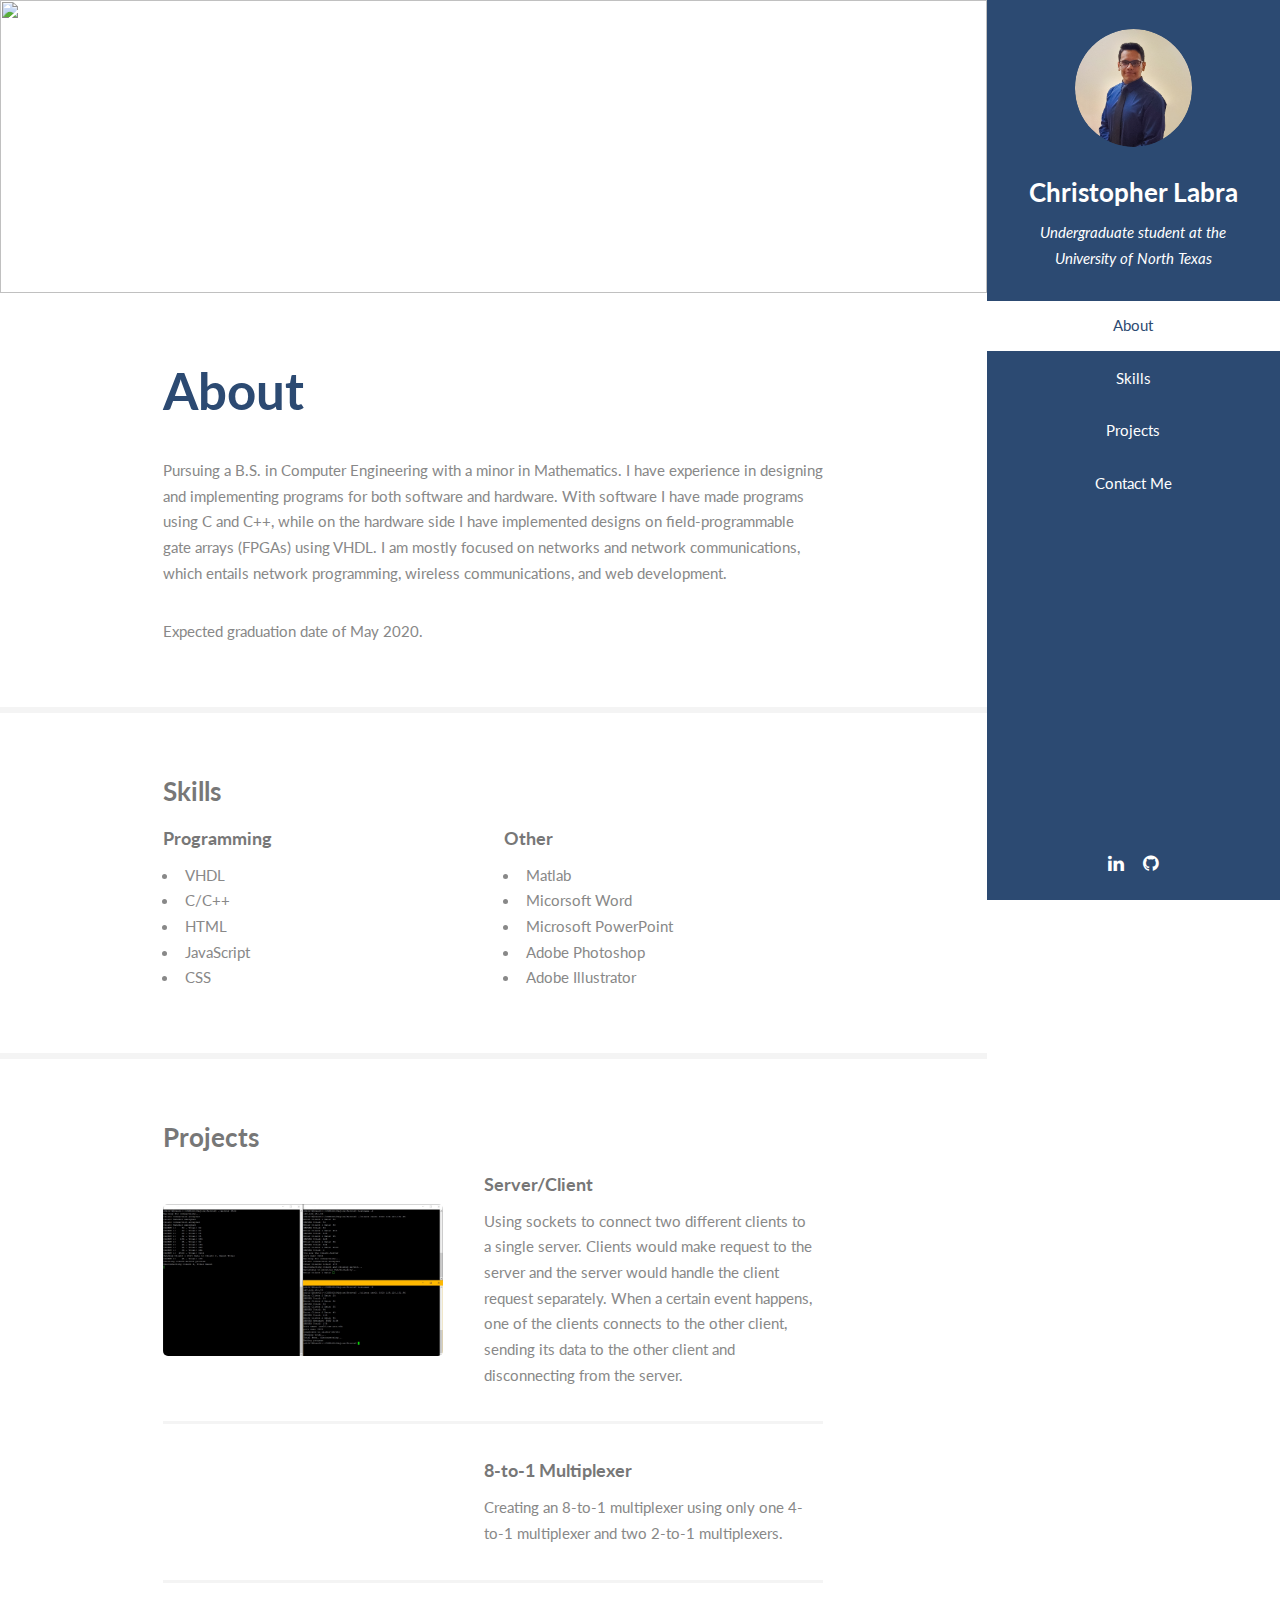
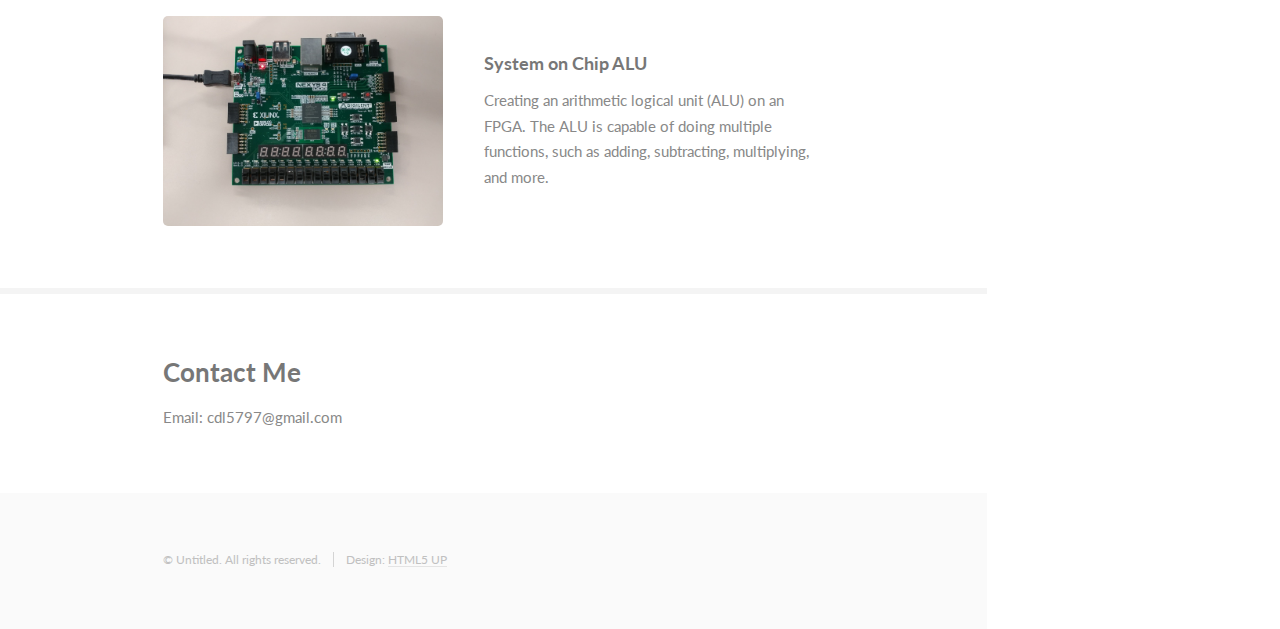
==== index.html @ 4802cbc8 "Add files via upload" ====
<!DOCTYPE HTML>
<html>
	<head>
		<title>Christopher L. Porfolio</title>
		<meta charset="utf-8" />
		<meta name="viewport" content="width=device-width, initial-scale=1, user-scalable=no" />
		<link rel="stylesheet" href="assets/css/main.css" />
	</head>
	<body class="is-preload">

		<!-- Header -->
			<section id="header">
				<header>
					<span class="image avatar"><img src="images/headshot.jpg" alt="" /></span>
					<h1 id="logo"><a href="/index.html">Christopher Labra</a></h1>
					<p>Undergraduate student at the University of North Texas</p>
				</header>
				<nav id="nav">
					<ul>
						<li><a href="#one" class="active">About</a></li>
						<li><a href="#two">Skills</a></li>
						<li><a href="#three">Projects</a></li>
						<li><a href="#four">Contact Me</a></li>
					</ul>
				</nav>
				<footer>

                 <ul class="icons">
						<li><a href="https://www.linkedin.com/in/chrislabra" class="icon fa-linkedin"><span class="label">Linkedin</span></a></li>
						<li><a href="https://github.com/DALE5797" class="icon fa-github"><span class="label">Github</span></a></li>
					</ul> 
				</footer>
			</section>

		<!-- Wrapper -->
			<div id="wrapper">

				<!-- Main -->
					<div id="main">

						<!-- One -->
							<section id="one">
								<div class="image main" data-position="span">
									<img src="images/DPphoto.jpg" alt="" />
								</div>
								<div class="container">
									<header class="major">
										<h2>About</h2>										
									</header>
									<p>Pursuing a B.S. in Computer Engineering with a minor in Mathematics. I have experience in designing and implementing programs for both software and hardware. With software I have made programs using C and C++, while on the hardware side I have implemented designs on field-programmable gate arrays (FPGAs) using VHDL. I am mostly focused on networks and network communications, which entails network programming, wireless communications, and web development.</p>
                                    
                                    <p>Expected graduation date of May 2020.</p>
								</div>
							</section>

						<!-- Two -->
							<section id="two">
								<div class="container">
									<h3>Skills</h3>

                                    <div class="row">
								    <div class="col-6 col-12-xsmall">
                                        <h4>Programming</h4>
                                            <ul>
                                                <li>VHDL</li>
                                                <li>C/C++</li>
                                                <li>HTML</li>
                                                <li>JavaScript</li>
                                                <li>CSS</li>
                                            </ul>
                                        </div>
                                        
                                        <div class="col-6 col-12-xsmall">
                                    
                                        <h4>Other</h4>
                                            <ul>
                                                <li>Matlab</li>
                                                <li>Micorsoft Word</li>
                                                <li>Microsoft PowerPoint</li>
                                                <li>Adobe Photoshop</li>
                                                <li>Adobe Illustrator</li>
                                            </ul>
                                        </div>
                                        
                                    </div>                                
                                </div>
							</section>
                        

						<!-- Three -->
							<section id="three">
								<div class="container">
									<h3>Projects</h3>
                                    <div class="features">
                                        
										<article>
											<a href="/Pro1.html" class="image"><img src="images/pro1Thumb.jpg" alt="" /></a>
											<div class="inner">
												<h4> <a href="/Pro1.html">Server/Client</a> </h4>
												<p>Using sockets to connect two different clients to a single server. Clients would make request to the server and the server would handle the client request separately. When a certain event happens, one of the clients connects to the other client, sending its data to the other client and disconnecting from the server.</p>
											</div>
										</article>
                                        
										<article>
											<a href="/Pro2.html" class="image"><img src="images/pic03.jpg" alt="" /></a>
											<div class="inner">
												<h4> <a href="/Pro2.html">8-to-1 Multiplexer</a> </h4>
												<p>Creating an 8-to-1 multiplexer using only one 4-to-1 multiplexer and two 2-to-1 multiplexers.</p>
											</div>
										</article>
                                        
                                        <article>
											<a href="/Pro3.html" class="image"><img src="images/pro3Thumb.jpg" alt="" /></a>
											<div class="inner">
												<h4> <a href="/Pro3.html">System on Chip ALU</a> </h4>
												<p>Creating an arithmetic logical unit (ALU) on an FPGA. The ALU is capable of doing multiple functions, such as adding, subtracting, multiplying, and more.</p>
											</div>
										</article>
                                        
									</div>
								</div>
							</section>

						<!-- Four -->
							<section id="four">
								<div class="container">
									<h3>Contact Me</h3>
                                    <p>Email: cdl5797@gmail.com</p>
								</div>
							</section>
                        
					</div>

				<!-- Footer -->
					<section id="footer">
						<div class="container">
							<ul class="copyright">
								<li>&copy; Untitled. All rights reserved.</li><li>Design: <a href="http://html5up.net">HTML5 UP</a></li>
							</ul>
						</div>
					</section>

			</div>

		<!-- Scripts -->
			<script src="assets/js/jquery.min.js"></script>
			<script src="assets/js/jquery.scrollex.min.js"></script>
			<script src="assets/js/jquery.scrolly.min.js"></script>
			<script src="assets/js/browser.min.js"></script>
			<script src="assets/js/breakpoints.min.js"></script>
			<script src="assets/js/util.js"></script>
			<script src="assets/js/main.js"></script>

	</body>
</html>
---- assets/css/main.css ----
@import url("font-awesome.min.css");
@import url("https://fonts.googleapis.com/css?family=Lato:400,400italic,700,700italic|Source+Code+Pro:400");

/*
	Read Only by HTML5 UP
	html5up.net | @ajlkn
	Free for personal and commercial use under the CCA 3.0 license (html5up.net/license)
*/

html, body, div, span, applet, object,
iframe, h1, h2, h3, h4, h5, h6, p, blockquote,
pre, a, abbr, acronym, address, big, cite,
code, del, dfn, em, img, ins, kbd, q, s, samp,
small, strike, strong, sub, sup, tt, var, b,
u, i, center, dl, dt, dd, ol, ul, li, fieldset,
form, label, legend, table, caption, tbody,
tfoot, thead, tr, th, td, article, aside,
canvas, details, embed, figure, figcaption,
footer, header, hgroup, menu, nav, output, ruby,
section, summary, time, mark, audio, video {
	margin: 0;
	padding: 0;
	border: 0;
	font-size: 100%;
	font: inherit;
	vertical-align: baseline;}

article, aside, details, figcaption, figure,
footer, header, hgroup, menu, nav, section {
	display: block;}

body {
	line-height: 1;
}

ol, ul {
	list-style: none;
}

blockquote, q {
	quotes: none;
}

	blockquote:before, blockquote:after, q:before, q:after {
		content: '';
		content: none;
	}

table {
	border-collapse: collapse;
	border-spacing: 0;
}

body {
	-webkit-text-size-adjust: none;
}

mark {
	background-color: transparent;
	color: inherit;
}

input::-moz-focus-inner {
	border: 0;
	padding: 0;
}

input, select, textarea {
	-moz-appearance: none;
	-webkit-appearance: none;
	-ms-appearance: none;
	appearance: none;
}

/* Basic */

	html {
		box-sizing: border-box;
	}

	*, *:before, *:after {
		box-sizing: inherit;
	}

	body {
		background: #fff;
	}

		body.is-preload *, body.is-preload *:before, body.is-preload *:after {
			-moz-animation: none !important;
			-webkit-animation: none !important;
			-ms-animation: none !important;
			animation: none !important;
			-moz-transition: none !important;
			-webkit-transition: none !important;
			-ms-transition: none !important;
			transition: none !important;
		}

	body, input, select, textarea {
		color: #888;
		font-family: "Lato", sans-serif;
		font-size: 16pt;
		font-weight: 400;
		line-height: 1.75em;
	}

	a {
		-moz-transition: color 0.2s ease-in-out, border-color 0.2s ease-in-out;
		-webkit-transition: color 0.2s ease-in-out, border-color 0.2s ease-in-out;
		-ms-transition: color 0.2s ease-in-out, border-color 0.2s ease-in-out;
		transition: color 0.2s ease-in-out, border-color 0.2s ease-in-out;
		border-bottom: solid 1px #e4e4e4;
		color: inherit;
		text-decoration: none;
	}

		a:hover {
			border-bottom-color: transparent;
			color: #2c4a72 !important;
		}

	strong, b {
		color: #777;
		font-weight: 700;
	}

	em, i {
		font-style: italic;
	}

	p {
		margin: 0 0 2.25em 0;
	}

	h1, h2, h3, h4, h5, h6 {
		color: #777;
		font-weight: 700;
		line-height: 1em;
		margin: 0 0 0.5625em 0;
	}

		h1 a, h2 a, h3 a, h4 a, h5 a, h6 a {
			border: 0;
			color: inherit;
			text-decoration: none;
		}

	h2 {
		font-size: 2em;
		line-height: 1.5em;
	}

	h3 {
		font-size: 1.75em;
		line-height: 1.5em;
	}

	h4 {
		font-size: 1.25em;
		line-height: 1.5em;
	}

	h5 {
		font-size: 0.9em;
		line-height: 1.5em;
	}

	h6 {
		font-size: 0.7em;
		line-height: 1.5em;
	}

	sub {
		font-size: 0.8em;
		position: relative;
		top: 0.5em;
	}

	sup {
		font-size: 0.8em;
		position: relative;
		top: -0.5em;
	}

	hr {
		border: 0;
		border-bottom: solid 2px #f4f4f4;
		margin: 2.25em 0;
	}

		hr.major {
			margin: 3.375em 0;
		}

	blockquote {
		border-left: solid 8px #e4e4e4;
		font-style: italic;
		margin: 0 0 2.25em 0;
		padding: 0.5em 0 0.5em 2em;
	}

	code {
		background: #555;
		border-radius: 5px;
		color: #fff;
		font-family: "Source Code Pro", monospace;
		font-size: 0.9em;
		margin: 0 0.25em;
		padding: 0.25em 0.65em;
	}

	pre {
		font-family: "Source Code Pro", monospace;
		font-size: 0.9em;
		margin: 0 0 2.25em 0;
	}

		pre code {
			-webkit-overflow-scrolling: touch;
			display: block;
			line-height: 1.5em;
			overflow-x: auto;
			padding: 1em 1.5em;
		}

	.align-left {
		text-align: left;
	}

	.align-center {
		text-align: center;
	}

	.align-right {
		text-align: right;
	}

/* Row */

	.row {
		display: flex;
		flex-wrap: wrap;
		box-sizing: border-box;
		align-items: stretch;
	}

		.row > * {
			box-sizing: border-box;
		}

		.row.gtr-uniform > * > :last-child {
			margin-bottom: 0;
		}

		.row.aln-left {
			justify-content: flex-start;
		}

		.row.aln-center {
			justify-content: center;
		}

		.row.aln-right {
			justify-content: flex-end;
		}

		.row.aln-top {
			align-items: flex-start;
		}

		.row.aln-middle {
			align-items: center;
		}

		.row.aln-bottom {
			align-items: flex-end;
		}

		.row > .imp {
			order: -1;
		}

		.row > .col-1 {
			width: 8.3333333333%;
		}

		.row > .off-1 {
			margin-left: 8.3333333333%;
		}

		.row > .col-2 {
			width: 16.6666666667%;
		}

		.row > .off-2 {
			margin-left: 16.6666666667%;
		}

		.row > .col-3 {
			width: 25%;
		}

		.row > .off-3 {
			margin-left: 25%;
		}

		.row > .col-4 {
			width: 33.3333333333%;
		}

		.row > .off-4 {
			margin-left: 33.3333333333%;
		}

		.row > .col-5 {
			width: 41.6666666667%;
		}

		.row > .off-5 {
			margin-left: 41.6666666667%;
		}

		.row > .col-6 {
			width: 50%;
		}

		.row > .off-6 {
			margin-left: 50%;
		}

		.row > .col-7 {
			width: 58.3333333333%;
		}

		.row > .off-7 {
			margin-left: 58.3333333333%;
		}

		.row > .col-8 {
			width: 66.6666666667%;
		}

		.row > .off-8 {
			margin-left: 66.6666666667%;
		}

		.row > .col-9 {
			width: 75%;
		}

		.row > .off-9 {
			margin-left: 75%;
		}

		.row > .col-10 {
			width: 83.3333333333%;
		}

		.row > .off-10 {
			margin-left: 83.3333333333%;
		}

		.row > .col-11 {
			width: 91.6666666667%;
		}

		.row > .off-11 {
			margin-left: 91.6666666667%;
		}

		.row > .col-12 {
			width: 100%;
		}

		.row > .off-12 {
			margin-left: 100%;
		}

		.row.gtr-0 {
			margin-top: 0;
			margin-left: 0em;
		}

			.row.gtr-0 > * {
				padding: 0 0 0 0em;
			}

			.row.gtr-0.gtr-uniform {
				margin-top: 0em;
			}

				.row.gtr-0.gtr-uniform > * {
					padding-top: 0em;
				}

		.row.gtr-25 {
			margin-top: 0;
			margin-left: -0.5em;
		}

			.row.gtr-25 > * {
				padding: 0 0 0 0.5em;
			}

			.row.gtr-25.gtr-uniform {
				margin-top: -0.5em;
			}

				.row.gtr-25.gtr-uniform > * {
					padding-top: 0.5em;
				}

		.row.gtr-50 {
			margin-top: 0;
			margin-left: -1em;
		}

			.row.gtr-50 > * {
				padding: 0 0 0 1em;
			}

			.row.gtr-50.gtr-uniform {
				margin-top: -1em;
			}

				.row.gtr-50.gtr-uniform > * {
					padding-top: 1em;
				}

		.row {
			margin-top: 0;
			margin-left: -2em;
		}

			.row > * {
				padding: 0 0 0 2em;
			}

			.row.gtr-uniform {
				margin-top: -2em;
			}

				.row.gtr-uniform > * {
					padding-top: 2em;
				}

		.row.gtr-150 {
			margin-top: 0;
			margin-left: -3em;
		}

			.row.gtr-150 > * {
				padding: 0 0 0 3em;
			}

			.row.gtr-150.gtr-uniform {
				margin-top: -3em;
			}

				.row.gtr-150.gtr-uniform > * {
					padding-top: 3em;
				}

		.row.gtr-200 {
			margin-top: 0;
			margin-left: -4em;
		}

			.row.gtr-200 > * {
				padding: 0 0 0 4em;
			}

			.row.gtr-200.gtr-uniform {
				margin-top: -4em;
			}

				.row.gtr-200.gtr-uniform > * {
					padding-top: 4em;
				}

		@media screen and (max-width: 1680px) {

			.row {
				display: flex;
				flex-wrap: wrap;
				box-sizing: border-box;
				align-items: stretch;
			}

				.row > * {
					box-sizing: border-box;
				}

				.row.gtr-uniform > * > :last-child {
					margin-bottom: 0;
				}

				.row.aln-left {
					justify-content: flex-start;
				}

				.row.aln-center {
					justify-content: center;
				}

				.row.aln-right {
					justify-content: flex-end;
				}

				.row.aln-top {
					align-items: flex-start;
				}

				.row.aln-middle {
					align-items: center;
				}

				.row.aln-bottom {
					align-items: flex-end;
				}

				.row > .imp-xlarge {
					order: -1;
				}

				.row > .col-1-xlarge {
					width: 8.3333333333%;
				}

				.row > .off-1-xlarge {
					margin-left: 8.3333333333%;
				}

				.row > .col-2-xlarge {
					width: 16.6666666667%;
				}

				.row > .off-2-xlarge {
					margin-left: 16.6666666667%;
				}

				.row > .col-3-xlarge {
					width: 25%;
				}

				.row > .off-3-xlarge {
					margin-left: 25%;
				}

				.row > .col-4-xlarge {
					width: 33.3333333333%;
				}

				.row > .off-4-xlarge {
					margin-left: 33.3333333333%;
				}

				.row > .col-5-xlarge {
					width: 41.6666666667%;
				}

				.row > .off-5-xlarge {
					margin-left: 41.6666666667%;
				}

				.row > .col-6-xlarge {
					width: 50%;
				}

				.row > .off-6-xlarge {
					margin-left: 50%;
				}

				.row > .col-7-xlarge {
					width: 58.3333333333%;
				}

				.row > .off-7-xlarge {
					margin-left: 58.3333333333%;
				}

				.row > .col-8-xlarge {
					width: 66.6666666667%;
				}

				.row > .off-8-xlarge {
					margin-left: 66.6666666667%;
				}

				.row > .col-9-xlarge {
					width: 75%;
				}

				.row > .off-9-xlarge {
					margin-left: 75%;
				}

				.row > .col-10-xlarge {
					width: 83.3333333333%;
				}

				.row > .off-10-xlarge {
					margin-left: 83.3333333333%;
				}

				.row > .col-11-xlarge {
					width: 91.6666666667%;
				}

				.row > .off-11-xlarge {
					margin-left: 91.6666666667%;
				}

				.row > .col-12-xlarge {
					width: 100%;
				}

				.row > .off-12-xlarge {
					margin-left: 100%;
				}

				.row.gtr-0 {
					margin-top: 0;
					margin-left: 0em;
				}

					.row.gtr-0 > * {
						padding: 0 0 0 0em;
					}

					.row.gtr-0.gtr-uniform {
						margin-top: 0em;
					}

						.row.gtr-0.gtr-uniform > * {
							padding-top: 0em;
						}

				.row.gtr-25 {
					margin-top: 0;
					margin-left: -0.5em;
				}

					.row.gtr-25 > * {
						padding: 0 0 0 0.5em;
					}

					.row.gtr-25.gtr-uniform {
						margin-top: -0.5em;
					}

						.row.gtr-25.gtr-uniform > * {
							padding-top: 0.5em;
						}

				.row.gtr-50 {
					margin-top: 0;
					margin-left: -1em;
				}

					.row.gtr-50 > * {
						padding: 0 0 0 1em;
					}

					.row.gtr-50.gtr-uniform {
						margin-top: -1em;
					}

						.row.gtr-50.gtr-uniform > * {
							padding-top: 1em;
						}

				.row {
					margin-top: 0;
					margin-left: -2em;
				}

					.row > * {
						padding: 0 0 0 2em;
					}

					.row.gtr-uniform {
						margin-top: -2em;
					}

						.row.gtr-uniform > * {
							padding-top: 2em;
						}

				.row.gtr-150 {
					margin-top: 0;
					margin-left: -3em;
				}

					.row.gtr-150 > * {
						padding: 0 0 0 3em;
					}

					.row.gtr-150.gtr-uniform {
						margin-top: -3em;
					}

						.row.gtr-150.gtr-uniform > * {
							padding-top: 3em;
						}

				.row.gtr-200 {
					margin-top: 0;
					margin-left: -4em;
				}

					.row.gtr-200 > * {
						padding: 0 0 0 4em;
					}

					.row.gtr-200.gtr-uniform {
						margin-top: -4em;
					}

						.row.gtr-200.gtr-uniform > * {
							padding-top: 4em;
						}

		}

		@media screen and (max-width: 1280px) {

			.row {
				display: flex;
				flex-wrap: wrap;
				box-sizing: border-box;
				align-items: stretch;
			}

				.row > * {
					box-sizing: border-box;
				}

				.row.gtr-uniform > * > :last-child {
					margin-bottom: 0;
				}

				.row.aln-left {
					justify-content: flex-start;
				}

				.row.aln-center {
					justify-content: center;
				}

				.row.aln-right {
					justify-content: flex-end;
				}

				.row.aln-top {
					align-items: flex-start;
				}

				.row.aln-middle {
					align-items: center;
				}

				.row.aln-bottom {
					align-items: flex-end;
				}

				.row > .imp-large {
					order: -1;
				}

				.row > .col-1-large {
					width: 8.3333333333%;
				}

				.row > .off-1-large {
					margin-left: 8.3333333333%;
				}

				.row > .col-2-large {
					width: 16.6666666667%;
				}

				.row > .off-2-large {
					margin-left: 16.6666666667%;
				}

				.row > .col-3-large {
					width: 25%;
				}

				.row > .off-3-large {
					margin-left: 25%;
				}

				.row > .col-4-large {
					width: 33.3333333333%;
				}

				.row > .off-4-large {
					margin-left: 33.3333333333%;
				}

				.row > .col-5-large {
					width: 41.6666666667%;
				}

				.row > .off-5-large {
					margin-left: 41.6666666667%;
				}

				.row > .col-6-large {
					width: 50%;
				}

				.row > .off-6-large {
					margin-left: 50%;
				}

				.row > .col-7-large {
					width: 58.3333333333%;
				}

				.row > .off-7-large {
					margin-left: 58.3333333333%;
				}

				.row > .col-8-large {
					width: 66.6666666667%;
				}

				.row > .off-8-large {
					margin-left: 66.6666666667%;
				}

				.row > .col-9-large {
					width: 75%;
				}

				.row > .off-9-large {
					margin-left: 75%;
				}

				.row > .col-10-large {
					width: 83.3333333333%;
				}

				.row > .off-10-large {
					margin-left: 83.3333333333%;
				}

				.row > .col-11-large {
					width: 91.6666666667%;
				}

				.row > .off-11-large {
					margin-left: 91.6666666667%;
				}

				.row > .col-12-large {
					width: 100%;
				}

				.row > .off-12-large {
					margin-left: 100%;
				}

				.row.gtr-0 {
					margin-top: 0;
					margin-left: 0em;
				}

					.row.gtr-0 > * {
						padding: 0 0 0 0em;
					}

					.row.gtr-0.gtr-uniform {
						margin-top: 0em;
					}

						.row.gtr-0.gtr-uniform > * {
							padding-top: 0em;
						}

				.row.gtr-25 {
					margin-top: 0;
					margin-left: -0.375em;
				}

					.row.gtr-25 > * {
						padding: 0 0 0 0.375em;
					}

					.row.gtr-25.gtr-uniform {
						margin-top: -0.375em;
					}

						.row.gtr-25.gtr-uniform > * {
							padding-top: 0.375em;
						}

				.row.gtr-50 {
					margin-top: 0;
					margin-left: -0.75em;
				}

					.row.gtr-50 > * {
						padding: 0 0 0 0.75em;
					}

					.row.gtr-50.gtr-uniform {
						margin-top: -0.75em;
					}

						.row.gtr-50.gtr-uniform > * {
							padding-top: 0.75em;
						}

				.row {
					margin-top: 0;
					margin-left: -1.5em;
				}

					.row > * {
						padding: 0 0 0 1.5em;
					}

					.row.gtr-uniform {
						margin-top: -1.5em;
					}

						.row.gtr-uniform > * {
							padding-top: 1.5em;
						}

				.row.gtr-150 {
					margin-top: 0;
					margin-left: -2.25em;
				}

					.row.gtr-150 > * {
						padding: 0 0 0 2.25em;
					}

					.row.gtr-150.gtr-uniform {
						margin-top: -2.25em;
					}

						.row.gtr-150.gtr-uniform > * {
							padding-top: 2.25em;
						}

				.row.gtr-200 {
					margin-top: 0;
					margin-left: -3em;
				}

					.row.gtr-200 > * {
						padding: 0 0 0 3em;
					}

					.row.gtr-200.gtr-uniform {
						margin-top: -3em;
					}

						.row.gtr-200.gtr-uniform > * {
							padding-top: 3em;
						}

		}

		@media screen and (max-width: 1024px) {

			.row {
				display: flex;
				flex-wrap: wrap;
				box-sizing: border-box;
				align-items: stretch;
			}

				.row > * {
					box-sizing: border-box;
				}

				.row.gtr-uniform > * > :last-child {
					margin-bottom: 0;
				}

				.row.aln-left {
					justify-content: flex-start;
				}

				.row.aln-center {
					justify-content: center;
				}

				.row.aln-right {
					justify-content: flex-end;
				}

				.row.aln-top {
					align-items: flex-start;
				}

				.row.aln-middle {
					align-items: center;
				}

				.row.aln-bottom {
					align-items: flex-end;
				}

				.row > .imp-medium {
					order: -1;
				}

				.row > .col-1-medium {
					width: 8.3333333333%;
				}

				.row > .off-1-medium {
					margin-left: 8.3333333333%;
				}

				.row > .col-2-medium {
					width: 16.6666666667%;
				}

				.row > .off-2-medium {
					margin-left: 16.6666666667%;
				}

				.row > .col-3-medium {
					width: 25%;
				}

				.row > .off-3-medium {
					margin-left: 25%;
				}

				.row > .col-4-medium {
					width: 33.3333333333%;
				}

				.row > .off-4-medium {
					margin-left: 33.3333333333%;
				}

				.row > .col-5-medium {
					width: 41.6666666667%;
				}

				.row > .off-5-medium {
					margin-left: 41.6666666667%;
				}

				.row > .col-6-medium {
					width: 50%;
				}

				.row > .off-6-medium {
					margin-left: 50%;
				}

				.row > .col-7-medium {
					width: 58.3333333333%;
				}

				.row > .off-7-medium {
					margin-left: 58.3333333333%;
				}

				.row > .col-8-medium {
					width: 66.6666666667%;
				}

				.row > .off-8-medium {
					margin-left: 66.6666666667%;
				}

				.row > .col-9-medium {
					width: 75%;
				}

				.row > .off-9-medium {
					margin-left: 75%;
				}

				.row > .col-10-medium {
					width: 83.3333333333%;
				}

				.row > .off-10-medium {
					margin-left: 83.3333333333%;
				}

				.row > .col-11-medium {
					width: 91.6666666667%;
				}

				.row > .off-11-medium {
					margin-left: 91.6666666667%;
				}

				.row > .col-12-medium {
					width: 100%;
				}

				.row > .off-12-medium {
					margin-left: 100%;
				}

				.row.gtr-0 {
					margin-top: 0;
					margin-left: 0em;
				}

					.row.gtr-0 > * {
						padding: 0 0 0 0em;
					}

					.row.gtr-0.gtr-uniform {
						margin-top: 0em;
					}

						.row.gtr-0.gtr-uniform > * {
							padding-top: 0em;
						}

				.row.gtr-25 {
					margin-top: 0;
					margin-left: -0.375em;
				}

					.row.gtr-25 > * {
						padding: 0 0 0 0.375em;
					}

					.row.gtr-25.gtr-uniform {
						margin-top: -0.375em;
					}

						.row.gtr-25.gtr-uniform > * {
							padding-top: 0.375em;
						}

				.row.gtr-50 {
					margin-top: 0;
					margin-left: -0.75em;
				}

					.row.gtr-50 > * {
						padding: 0 0 0 0.75em;
					}

					.row.gtr-50.gtr-uniform {
						margin-top: -0.75em;
					}

						.row.gtr-50.gtr-uniform > * {
							padding-top: 0.75em;
						}

				.row {
					margin-top: 0;
					margin-left: -1.5em;
				}

					.row > * {
						padding: 0 0 0 1.5em;
					}

					.row.gtr-uniform {
						margin-top: -1.5em;
					}

						.row.gtr-uniform > * {
							padding-top: 1.5em;
						}

				.row.gtr-150 {
					margin-top: 0;
					margin-left: -2.25em;
				}

					.row.gtr-150 > * {
						padding: 0 0 0 2.25em;
					}

					.row.gtr-150.gtr-uniform {
						margin-top: -2.25em;
					}

						.row.gtr-150.gtr-uniform > * {
							padding-top: 2.25em;
						}

				.row.gtr-200 {
					margin-top: 0;
					margin-left: -3em;
				}

					.row.gtr-200 > * {
						padding: 0 0 0 3em;
					}

					.row.gtr-200.gtr-uniform {
						margin-top: -3em;
					}

						.row.gtr-200.gtr-uniform > * {
							padding-top: 3em;
						}

		}

		@media screen and (max-width: 736px) {

			.row {
				display: flex;
				flex-wrap: wrap;
				box-sizing: border-box;
				align-items: stretch;
			}

				.row > * {
					box-sizing: border-box;
				}

				.row.gtr-uniform > * > :last-child {
					margin-bottom: 0;
				}

				.row.aln-left {
					justify-content: flex-start;
				}

				.row.aln-center {
					justify-content: center;
				}

				.row.aln-right {
					justify-content: flex-end;
				}

				.row.aln-top {
					align-items: flex-start;
				}

				.row.aln-middle {
					align-items: center;
				}

				.row.aln-bottom {
					align-items: flex-end;
				}

				.row > .imp-small {
					order: -1;
				}

				.row > .col-1-small {
					width: 8.3333333333%;
				}

				.row > .off-1-small {
					margin-left: 8.3333333333%;
				}

				.row > .col-2-small {
					width: 16.6666666667%;
				}

				.row > .off-2-small {
					margin-left: 16.6666666667%;
				}

				.row > .col-3-small {
					width: 25%;
				}

				.row > .off-3-small {
					margin-left: 25%;
				}

				.row > .col-4-small {
					width: 33.3333333333%;
				}

				.row > .off-4-small {
					margin-left: 33.3333333333%;
				}

				.row > .col-5-small {
					width: 41.6666666667%;
				}

				.row > .off-5-small {
					margin-left: 41.6666666667%;
				}

				.row > .col-6-small {
					width: 50%;
				}

				.row > .off-6-small {
					margin-left: 50%;
				}

				.row > .col-7-small {
					width: 58.3333333333%;
				}

				.row > .off-7-small {
					margin-left: 58.3333333333%;
				}

				.row > .col-8-small {
					width: 66.6666666667%;
				}

				.row > .off-8-small {
					margin-left: 66.6666666667%;
				}

				.row > .col-9-small {
					width: 75%;
				}

				.row > .off-9-small {
					margin-left: 75%;
				}

				.row > .col-10-small {
					width: 83.3333333333%;
				}

				.row > .off-10-small {
					margin-left: 83.3333333333%;
				}

				.row > .col-11-small {
					width: 91.6666666667%;
				}

				.row > .off-11-small {
					margin-left: 91.6666666667%;
				}

				.row > .col-12-small {
					width: 100%;
				}

				.row > .off-12-small {
					margin-left: 100%;
				}

				.row.gtr-0 {
					margin-top: 0;
					margin-left: 0em;
				}

					.row.gtr-0 > * {
						padding: 0 0 0 0em;
					}

					.row.gtr-0.gtr-uniform {
						margin-top: 0em;
					}

						.row.gtr-0.gtr-uniform > * {
							padding-top: 0em;
						}

				.row.gtr-25 {
					margin-top: 0;
					margin-left: -0.3125em;
				}

					.row.gtr-25 > * {
						padding: 0 0 0 0.3125em;
					}

					.row.gtr-25.gtr-uniform {
						margin-top: -0.3125em;
					}

						.row.gtr-25.gtr-uniform > * {
							padding-top: 0.3125em;
						}

				.row.gtr-50 {
					margin-top: 0;
					margin-left: -0.625em;
				}

					.row.gtr-50 > * {
						padding: 0 0 0 0.625em;
					}

					.row.gtr-50.gtr-uniform {
						margin-top: -0.625em;
					}

						.row.gtr-50.gtr-uniform > * {
							padding-top: 0.625em;
						}

				.row {
					margin-top: 0;
					margin-left: -1.25em;
				}

					.row > * {
						padding: 0 0 0 1.25em;
					}

					.row.gtr-uniform {
						margin-top: -1.25em;
					}

						.row.gtr-uniform > * {
							padding-top: 1.25em;
						}

				.row.gtr-150 {
					margin-top: 0;
					margin-left: -1.875em;
				}

					.row.gtr-150 > * {
						padding: 0 0 0 1.875em;
					}

					.row.gtr-150.gtr-uniform {
						margin-top: -1.875em;
					}

						.row.gtr-150.gtr-uniform > * {
							padding-top: 1.875em;
						}

				.row.gtr-200 {
					margin-top: 0;
					margin-left: -2.5em;
				}

					.row.gtr-200 > * {
						padding: 0 0 0 2.5em;
					}

					.row.gtr-200.gtr-uniform {
						margin-top: -2.5em;
					}

						.row.gtr-200.gtr-uniform > * {
							padding-top: 2.5em;
						}

		}

		@media screen and (max-width: 480px) {

			.row {
				display: flex;
				flex-wrap: wrap;
				box-sizing: border-box;
				align-items: stretch;
			}

				.row > * {
					box-sizing: border-box;
				}

				.row.gtr-uniform > * > :last-child {
					margin-bottom: 0;
				}

				.row.aln-left {
					justify-content: flex-start;
				}

				.row.aln-center {
					justify-content: center;
				}

				.row.aln-right {
					justify-content: flex-end;
				}

				.row.aln-top {
					align-items: flex-start;
				}

				.row.aln-middle {
					align-items: center;
				}

				.row.aln-bottom {
					align-items: flex-end;
				}

				.row > .imp-xsmall {
					order: -1;
				}

				.row > .col-1-xsmall {
					width: 8.3333333333%;
				}

				.row > .off-1-xsmall {
					margin-left: 8.3333333333%;
				}

				.row > .col-2-xsmall {
					width: 16.6666666667%;
				}

				.row > .off-2-xsmall {
					margin-left: 16.6666666667%;
				}

				.row > .col-3-xsmall {
					width: 25%;
				}

				.row > .off-3-xsmall {
					margin-left: 25%;
				}

				.row > .col-4-xsmall {
					width: 33.3333333333%;
				}

				.row > .off-4-xsmall {
					margin-left: 33.3333333333%;
				}

				.row > .col-5-xsmall {
					width: 41.6666666667%;
				}

				.row > .off-5-xsmall {
					margin-left: 41.6666666667%;
				}

				.row > .col-6-xsmall {
					width: 50%;
				}

				.row > .off-6-xsmall {
					margin-left: 50%;
				}

				.row > .col-7-xsmall {
					width: 58.3333333333%;
				}

				.row > .off-7-xsmall {
					margin-left: 58.3333333333%;
				}

				.row > .col-8-xsmall {
					width: 66.6666666667%;
				}

				.row > .off-8-xsmall {
					margin-left: 66.6666666667%;
				}

				.row > .col-9-xsmall {
					width: 75%;
				}

				.row > .off-9-xsmall {
					margin-left: 75%;
				}

				.row > .col-10-xsmall {
					width: 83.3333333333%;
				}

				.row > .off-10-xsmall {
					margin-left: 83.3333333333%;
				}

				.row > .col-11-xsmall {
					width: 91.6666666667%;
				}

				.row > .off-11-xsmall {
					margin-left: 91.6666666667%;
				}

				.row > .col-12-xsmall {
					width: 100%;
				}

				.row > .off-12-xsmall {
					margin-left: 100%;
				}

				.row.gtr-0 {
					margin-top: 0;
					margin-left: 0em;
				}

					.row.gtr-0 > * {
						padding: 0 0 0 0em;
					}

					.row.gtr-0.gtr-uniform {
						margin-top: 0em;
					}

						.row.gtr-0.gtr-uniform > * {
							padding-top: 0em;
						}

				.row.gtr-25 {
					margin-top: 0;
					margin-left: -0.3125em;
				}

					.row.gtr-25 > * {
						padding: 0 0 0 0.3125em;
					}

					.row.gtr-25.gtr-uniform {
						margin-top: -0.3125em;
					}

						.row.gtr-25.gtr-uniform > * {
							padding-top: 0.3125em;
						}

				.row.gtr-50 {
					margin-top: 0;
					margin-left: -0.625em;
				}

					.row.gtr-50 > * {
						padding: 0 0 0 0.625em;
					}

					.row.gtr-50.gtr-uniform {
						margin-top: -0.625em;
					}

						.row.gtr-50.gtr-uniform > * {
							padding-top: 0.625em;
						}

				.row {
					margin-top: 0;
					margin-left: -1.25em;
				}

					.row > * {
						padding: 0 0 0 1.25em;
					}

					.row.gtr-uniform {
						margin-top: -1.25em;
					}

						.row.gtr-uniform > * {
							padding-top: 1.25em;
						}

				.row.gtr-150 {
					margin-top: 0;
					margin-left: -1.875em;
				}

					.row.gtr-150 > * {
						padding: 0 0 0 1.875em;
					}

					.row.gtr-150.gtr-uniform {
						margin-top: -1.875em;
					}

						.row.gtr-150.gtr-uniform > * {
							padding-top: 1.875em;
						}

				.row.gtr-200 {
					margin-top: 0;
					margin-left: -2.5em;
				}

					.row.gtr-200 > * {
						padding: 0 0 0 2.5em;
					}

					.row.gtr-200.gtr-uniform {
						margin-top: -2.5em;
					}

						.row.gtr-200.gtr-uniform > * {
							padding-top: 2.5em;
						}

		}

/* Container */

	.container {
		margin: 0 auto;
		max-width: calc(100% - 4.5em);
		width: 45em;
	}

		.container.xsmall {
			width: 11.25em;
		}

		.container.small {
			width: 22.5em;
		}

		.container.medium {
			width: 33.75em;
		}

		.container.large {
			width: 56.25em;
		}

		.container.xlarge {
			width: 67.5em;
		}

		.container.max {
			width: 100%;
		}

		@media screen and (max-width: 1024px) {

			.container {
				width: 100% !important;
			}

		}

		@media screen and (max-width: 480px) {

			.container {
				max-width: calc(100% - 3.375em);
			}

		}

/* Section/Article */

	section.special, article.special {
		text-align: center;
	}

	header p {
		color: #aaa;
		position: relative;
		margin: 0 0 1.6875em 0;
	}

	header h2 + p {
		font-size: 1.25em;
		margin-top: -0.5em;
		line-height: 1.5em;
	}

	header h3 + p {
		font-size: 1.1em;
		margin-top: -0.35em;
		line-height: 1.5em;
	}

	header h4 + p,
	header h5 + p,
	header h6 + p {
		font-size: 0.9em;
		margin-top: -0.25em;
		line-height: 1.5em;
	}

	header.major h2 {
		color: #2c4a72;               
		font-size: 3.5em;
	}

		header.major h2 + p {
			color: #777;
			font-size: 1.75em;
			font-weight: 700;
			margin-top: -0.75em;
		}

/* Form */

	form {
		margin: 0 0 2.25em 0;
	}

	label {
		color: #777;
		display: block;
		font-size: 0.9em;
		font-weight: 700;
		margin: 0 0 1.125em 0;
	}

	input::-moz-focus-inner {
		border: 0;
		padding: 0;
	}

	input[type="text"],
	input[type="password"],
	input[type="email"],
	select,
	textarea {
		-moz-appearance: none;
		-webkit-appearance: none;
		-ms-appearance: none;
		appearance: none;
		border-radius: 5px;
		border: none;
		border: solid 2px #e4e4e4;
		color: inherit;
		display: block;
		outline: 0;
		padding: 0 1em;
		text-decoration: none;
		width: 100%;
	}

		input[type="text"]:invalid,
		input[type="password"]:invalid,
		input[type="email"]:invalid,
		select:invalid,
		textarea:invalid {
			box-shadow: none;
		}

		input[type="text"]:focus,
		input[type="password"]:focus,
		input[type="email"]:focus,
		select:focus,
		textarea:focus {
			border-color: #2c4a72;
		}

	select {
		background-image: url("data:image/svg+xml;charset=utf8,%3Csvg xmlns='http://www.w3.org/2000/svg' width='40' height='40' preserveAspectRatio='none' viewBox='0 0 40 40'%3E%3Cpath d='M9.4,12.3l10.4,10.4l10.4-10.4c0.2-0.2,0.5-0.4,0.9-0.4c0.3,0,0.6,0.1,0.9,0.4l3.3,3.3c0.2,0.2,0.4,0.5,0.4,0.9 c0,0.4-0.1,0.6-0.4,0.9L20.7,31.9c-0.2,0.2-0.5,0.4-0.9,0.4c-0.3,0-0.6-0.1-0.9-0.4L4.3,17.3c-0.2-0.2-0.4-0.5-0.4-0.9 c0-0.4,0.1-0.6,0.4-0.9l3.3-3.3c0.2-0.2,0.5-0.4,0.9-0.4S9.1,12.1,9.4,12.3z' fill='%23e4e4e4' /%3E%3C/svg%3E");
		background-size: 1.25em;
		background-repeat: no-repeat;
		background-position: calc(100% - 1em) center;
		height: 2.75em;
		padding-right: 2.75em;
		text-overflow: ellipsis;
	}

		select option {
			color: #777;
			background: #fff;
		}

		select:focus::-ms-value {
			background-color: transparent;
		}

		select::-ms-expand {
			display: none;
		}

	input[type="text"],
	input[type="password"],
	input[type="email"],
	select {
		height: 2.75em;
	}

	textarea {
		padding: 0.75em 1em;
	}

	input[type="checkbox"],
	input[type="radio"] {
		-moz-appearance: none;
		-webkit-appearance: none;
		-ms-appearance: none;
		appearance: none;
		display: block;
		float: left;
		margin-right: -2em;
		opacity: 0;
		width: 1em;
		z-index: -1;
	}

		input[type="checkbox"] + label,
		input[type="radio"] + label {
			text-decoration: none;
			color: #888;
			cursor: pointer;
			display: inline-block;
			font-size: 1em;
			font-weight: 400;
			padding-left: 2.4em;
			padding-right: 0.75em;
			position: relative;
		}

			input[type="checkbox"] + label:before,
			input[type="radio"] + label:before {
				-moz-osx-font-smoothing: grayscale;
				-webkit-font-smoothing: antialiased;
				font-family: FontAwesome;
				font-style: normal;
				font-weight: normal;
				text-transform: none !important;
			}

			input[type="checkbox"] + label:before,
			input[type="radio"] + label:before {
				background: #fafafa;
				border-radius: 5px;
				border: solid 2px #e4e4e4;
				content: '';
				display: inline-block;
				height: 1.65em;
				left: 0;
				line-height: 1.58125em;
				position: absolute;
				text-align: center;
				top: 0;
				width: 1.65em;
			}

		input[type="checkbox"]:checked + label:before,
		input[type="radio"]:checked + label:before {
			background: #989898;
			border-color: #989898;
			color: #ffffff;
			content: '\f00c';
		}

		input[type="checkbox"]:focus + label:before,
		input[type="radio"]:focus + label:before {
			border-color: #2c4a72;
		}

	input[type="checkbox"] + label:before {
		border-radius: 5px;
	}

	input[type="radio"] + label:before {
		border-radius: 100%;
	}

	::-webkit-input-placeholder {
		color: #aaa !important;
		font-style: italic;
		opacity: 1.0;
	}

	:-moz-placeholder {
		color: #aaa !important;
		font-style: italic;
		opacity: 1.0;
	}

	::-moz-placeholder {
		color: #aaa !important;
		font-style: italic;
		opacity: 1.0;
	}

	:-ms-input-placeholder {
		color: #aaa !important;
		font-style: italic;
		opacity: 1.0;
	}

/* Box */

	.box {
		border-radius: 5px;
		border: solid 2px #e4e4e4;
		margin-bottom: 2.25em;
		padding: 1.5em;
	}

		.box > :last-child,
		.box > :last-child > :last-child,
		.box > :last-child > :last-child > :last-child {
			margin-bottom: 0;
		}

		.box.alt {
			border: 0;
			border-radius: 0;
			padding: 0;
		}

/* Icon */

	.icon {
		text-decoration: none;
		border-bottom: none;
		position: relative;
	}

		.icon:before {
			-moz-osx-font-smoothing: grayscale;
			-webkit-font-smoothing: antialiased;
			font-family: FontAwesome;
			font-style: normal;
			font-weight: normal;
			text-transform: none !important;
		}

		.icon > .label {
			display: none;
		}

/* Image */

	.image {
		border-radius: 5px;
		border: 0;
		display: inline-block;
		position: relative;
	}

		.image[data-position] img {
			-moz-object-fit: cover;
			-webkit-object-fit: cover;
			-ms-object-fit: cover;
			object-fit: cover;
			display: block;
			position: absolute;
			top: 0;
			left: 0;
			width: 100%;
			height: 100%;
		}

		.image[data-position="top left"] img {
			-moz-object-position: top left;
			-webkit-object-position: top left;
			-ms-object-position: top left;
			object-position: top left;
		}

		.image[data-position="top"] img {
			-moz-object-position: top;
			-webkit-object-position: top;
			-ms-object-position: top;
			object-position: top;
		}

		.image[data-position="top right"] img {
			-moz-object-position: top right;
			-webkit-object-position: top right;
			-ms-object-position: top right;
			object-position: top right;
		}

		.image[data-position="right"] img {
			-moz-object-position: right;
			-webkit-object-position: right;
			-ms-object-position: right;
			object-position: right;
		}

		.image[data-position="bottom right"] img {
			-moz-object-position: bottom right;
			-webkit-object-position: bottom right;
			-ms-object-position: bottom right;
			object-position: bottom right;
		}

		.image[data-position="bottom"] img {
			-moz-object-position: bottom;
			-webkit-object-position: bottom;
			-ms-object-position: bottom;
			object-position: bottom;
		}

		.image[data-position="bottom left"] img {
			-moz-object-position: bottom left;
			-webkit-object-position: bottom left;
			-ms-object-position: bottom left;
			object-position: bottom left;
		}

		.image[data-position="left"] img {
			-moz-object-position: left;
			-webkit-object-position: left;
			-ms-object-position: left;
			object-position: left;
		}

		.image[data-position="center"] img {
			-moz-object-position: center;
			-webkit-object-position: center;
			-ms-object-position: center;
			object-position: center;
		}

		.image[data-position="25% 25%"] img {
			-moz-object-position: 25% 25%;
			-webkit-object-position: 25% 25%;
			-ms-object-position: 25% 25%;
			object-position: 25% 25%;
		}

		.image[data-position="75% 25%"] img {
			-moz-object-position: 75% 25%;
			-webkit-object-position: 75% 25%;
			-ms-object-position: 75% 25%;
			object-position: 75% 25%;
		}

		.image[data-position="75% 75%"] img {
			-moz-object-position: 75% 75%;
			-webkit-object-position: 75% 75%;
			-ms-object-position: 75% 75%;
			object-position: 75% 75%;
		}

		.image[data-position="25% 75%"] img {
			-moz-object-position: 25% 75%;
			-webkit-object-position: 25% 75%;
			-ms-object-position: 25% 75%;
			object-position: 25% 75%;
		}

		.image img {
			border-radius: 5px;
			display: block;
		}

		.image.left {
			float: left;
			margin: 0 2.5em 2em 0;
			top: 0.25em;
		}

		.image.right {
			float: right;
			margin: 0 0 2em 2.5em;
			top: 0.25em;
		}

		.image.fit {
			display: block;
			margin: 0 0 2.25em 0;
			width: 100%;
		}

			.image.fit img {
				display: block;
				width: 100%;
			}

		.image.avatar {
			border-radius: 100%;
			overflow: hidden;
		}

			.image.avatar img {
				border-radius: 100%;
				display: block;
				width: 100%;
			}

		.image.main {
			display: block;
			height: 20em;
			border-radius: 0;
		}

			.image.main img {
				border-radius: 0;
			}

/* List */

	ol {
		list-style: decimal;
		margin: 0 0 2.25em 0;
		padding-left: 1.25em;
	}

		ol li {
			padding-left: 0.25em;
		}

	ul {
		list-style: disc;
		margin: 0 0 2.25em 0;
		padding-left: 1em;
	}

		ul li {
			padding-left: 0.5em;
		}

		ul.alt {
			list-style: none;
			padding-left: 0;
		}

			ul.alt li {
				border-top: solid 2px #f4f4f4;
				padding: 0.5em 0;
			}

				ul.alt li:first-child {
					border-top: 0;
					padding-top: 0;
				}

	dl {
		margin: 0 0 2.25em 0;
	}

/* Actions */

	ul.actions {
		display: -moz-flex;
		display: -webkit-flex;
		display: -ms-flex;
		display: flex;
		cursor: default;
		list-style: none;
		margin-left: -1.125em;
		padding-left: 0;
	}

		ul.actions li {
			padding: 0 0 0 1.125em;
			vertical-align: middle;
		}

		ul.actions.special {
			-moz-justify-content: center;
			-webkit-justify-content: center;
			-ms-justify-content: center;
			justify-content: center;
			width: 100%;
			margin-left: 0;
		}

			ul.actions.special li:first-child {
				padding-left: 0;
			}

		ul.actions.stacked {
			-moz-flex-direction: column;
			-webkit-flex-direction: column;
			-ms-flex-direction: column;
			flex-direction: column;
			margin-left: 0;
		}

			ul.actions.stacked li {
				padding: 1.125em 0 0 0;
			}

				ul.actions.stacked li:first-child {
					padding-top: 0;
				}

		ul.actions.fit {
			width: calc(100% + 1.125em);
		}

			ul.actions.fit li {
				-moz-flex-grow: 1;
				-webkit-flex-grow: 1;
				-ms-flex-grow: 1;
				flex-grow: 1;
				-moz-flex-shrink: 1;
				-webkit-flex-shrink: 1;
				-ms-flex-shrink: 1;
				flex-shrink: 1;
				width: 100%;
			}

				ul.actions.fit li > * {
					width: 100%;
				}

			ul.actions.fit.stacked {
				width: 100%;
			}

		@media screen and (max-width: 480px) {

			ul.actions:not(.fixed) {
				-moz-flex-direction: column;
				-webkit-flex-direction: column;
				-ms-flex-direction: column;
				flex-direction: column;
				margin-left: 0;
				width: 100% !important;
			}

				ul.actions:not(.fixed) li {
					-moz-flex-grow: 1;
					-webkit-flex-grow: 1;
					-ms-flex-grow: 1;
					flex-grow: 1;
					-moz-flex-shrink: 1;
					-webkit-flex-shrink: 1;
					-ms-flex-shrink: 1;
					flex-shrink: 1;
					padding: 1.125em 0 0 0;
					text-align: center;
					width: 100%;
				}

					ul.actions:not(.fixed) li > * {
						width: 100%;
					}

					ul.actions:not(.fixed) li:first-child {
						padding-top: 0;
					}

					ul.actions:not(.fixed) li input[type="submit"],
					ul.actions:not(.fixed) li input[type="reset"],
					ul.actions:not(.fixed) li input[type="button"],
					ul.actions:not(.fixed) li button,
					ul.actions:not(.fixed) li .button {
						width: 100%;
					}

						ul.actions:not(.fixed) li input[type="submit"].icon:before,
						ul.actions:not(.fixed) li input[type="reset"].icon:before,
						ul.actions:not(.fixed) li input[type="button"].icon:before,
						ul.actions:not(.fixed) li button.icon:before,
						ul.actions:not(.fixed) li .button.icon:before {
							margin-left: -0.5rem;
						}

		}

/* Feature Icons */

	ul.feature-icons {
		list-style: none;
		padding-left: 0;
	}

		ul.feature-icons li {
			text-decoration: none;
			display: inline-block;
			margin: 0 0 1.6875em 0;
			padding: 0.35em 0 0 3.5em;
			position: relative;
			vertical-align: top;
			width: 48%;
		}

			ul.feature-icons li:before {
				-moz-osx-font-smoothing: grayscale;
				-webkit-font-smoothing: antialiased;
				font-family: FontAwesome;
				font-style: normal;
				font-weight: normal;
				text-transform: none !important;
			}

			ul.feature-icons li:before {
				background: #2c4a72;
				border-radius: 100%;
				color: #ffffff;
				display: block;
				height: 2.5em;
				left: 0;
				line-height: 2.5em;
				position: absolute;
				text-align: center;
				top: 0;
				width: 2.5em;
			}

/* Icons */

	ul.icons {
		cursor: default;
		list-style: none;
		padding-left: 0;
	}

		ul.icons li {
			display: inline-block;
			padding: 0 1em 0 0;
		}

			ul.icons li:last-child {
				padding-right: 0 !important;
			}

			ul.icons li .icon:before {
				font-size: 1.25em;
			}

/* Table */

	.table-wrapper {
		-webkit-overflow-scrolling: touch;
		overflow-x: auto;
	}

	table {
		margin: 0 0 2.25em 0;
		width: 100%;
	}

		table tbody tr {
			border: solid 2px #f4f4f4;
			border-left: 0;
			border-right: 0;
		}

			table tbody tr:nth-child(2n + 1) {
				background-color: #fafafa;
			}

		table td {
			padding: 0.75em 0.75em;
		}

		table th {
			color: #777;
			font-size: 0.9em;
			font-weight: 700;
			padding: 0 0.75em 0.75em 0.75em;
			text-align: left;
		}

		table thead {
			border-bottom: solid 4px #e4e4e4;
		}

		table tfoot {
			border-top: solid 4px #e4e4e4;
		}

		table.alt {
			border-collapse: separate;
		}

			table.alt tbody tr td {
				border: solid 2px #e4e4e4;
				border-left-width: 0;
				border-top-width: 0;
			}

				table.alt tbody tr td:first-child {
					border-left-width: 2px;
				}

			table.alt tbody tr:first-child td {
				border-top-width: 2px;
			}

			table.alt thead {
				border-bottom: 0;
			}

			table.alt tfoot {
				border-top: 0;
			}

/* Button */

	input[type="submit"],
	input[type="reset"],
	input[type="button"],
	.button {
		-moz-appearance: none;
		-webkit-appearance: none;
		-ms-appearance: none;
		appearance: none;
		-moz-transition: background-color 0.2s ease-in-out, color 0.2s ease-in-out;
		-webkit-transition: background-color 0.2s ease-in-out, color 0.2s ease-in-out;
		-ms-transition: background-color 0.2s ease-in-out, color 0.2s ease-in-out;
		transition: background-color 0.2s ease-in-out, color 0.2s ease-in-out;
		background-color: #989898;
		border-radius: 5px;
		border: 0;
		color: #ffffff !important;
		cursor: pointer;
		display: inline-block;
		font-weight: 700;
		height: 2.75em;
		line-height: 2.75em;
		padding: 0 1.5em;
		text-align: center;
		text-decoration: none;
		white-space: nowrap;
	}

		input[type="submit"]:hover,
		input[type="reset"]:hover,
		input[type="button"]:hover,
		.button:hover {
			background-color: #a5a5a5;
			color: #ffffff !important;
		}

		input[type="submit"]:active,
		input[type="reset"]:active,
		input[type="button"]:active,
		.button:active {
			background-color: #8b8b8b;
		}

		input[type="submit"].icon,
		input[type="reset"].icon,
		input[type="button"].icon,
		.button.icon {
			padding-left: 1.35em;
		}

			input[type="submit"].icon:before,
			input[type="reset"].icon:before,
			input[type="button"].icon:before,
			.button.icon:before {
				margin-right: 0.5em;
			}

		input[type="submit"].fit,
		input[type="reset"].fit,
		input[type="button"].fit,
		.button.fit {
			width: 100%;
		}

		input[type="submit"].small,
		input[type="reset"].small,
		input[type="button"].small,
		.button.small {
			font-size: 0.8em;
		}

		input[type="submit"].large,
		input[type="reset"].large,
		input[type="button"].large,
		.button.large {
			font-size: 1.35em;
		}

		input[type="submit"].alt,
		input[type="reset"].alt,
		input[type="button"].alt,
		.button.alt {
			background-color: transparent;
			box-shadow: inset 0 0 0 2px #e4e4e4;
			color: #777 !important;
		}

			input[type="submit"].alt:hover,
			input[type="reset"].alt:hover,
			input[type="button"].alt:hover,
			.button.alt:hover {
				background-color: #f4f4f4;
				color: #777 !important;
			}

			input[type="submit"].alt:active,
			input[type="reset"].alt:active,
			input[type="button"].alt:active,
			.button.alt:active {
				background-color: #eaeaea;
			}

			input[type="submit"].alt.icon:before,
			input[type="reset"].alt.icon:before,
			input[type="button"].alt.icon:before,
			.button.alt.icon:before {
				color: #aaa;
			}

		input[type="submit"].primary,
		input[type="reset"].primary,
		input[type="button"].primary,
		.button.primary {
			background-color: #2c4a72;
			color: #ffffff !important;
		}

			input[type="submit"].primary:hover,
			input[type="reset"].primary:hover,
			input[type="button"].primary:hover,
			.button.primary:hover {
				background-color: #2c4a72;
			}

			input[type="submit"].primary:active,
			input[type="reset"].primary:active,
			input[type="button"].primary:active,
			.button.primary:active {
				background-color: #2c4a72;
			}

		input[type="submit"].disabled, input[type="submit"]:disabled,
		input[type="reset"].disabled,
		input[type="reset"]:disabled,
		input[type="button"].disabled,
		input[type="button"]:disabled,
		.button.disabled,
		.button:disabled {
			background-color: #888 !important;
			box-shadow: inset 0 -0.15em 0 0 rgba(0, 0, 0, 0.15);
			color: #fff !important;
			cursor: default;
			opacity: 0.25;
		}

/* Features */

	.features article {
		border-top: solid 3px #f4f4f4;
		margin-bottom: 2.25em;
		padding-top: 2.25em;
	}

		.features article:first-child {
			border-top: 0;
			padding-top: 0;
		}

		.features article .image {
			display: inline-block;
			padding-right: 2.5em;
			vertical-align: middle;
			width: 48%;
		}

			.features article .image img {
				display: block;
				width: 100%;
			}

		.features article .inner {
			display: inline-block;
			vertical-align: middle;
			width: 50%;
		}

			.features article .inner > :last-child {
				margin-bottom: 0;
			}

/* Header */

	#header {
		display: -moz-flex;
		display: -webkit-flex;
		display: -ms-flex;
		display: flex;
		-moz-flex-direction: column;
		-webkit-flex-direction: column;
		-ms-flex-direction: column;
		flex-direction: column;
		-moz-justify-content: space-between;
		-webkit-justify-content: space-between;
		-ms-justify-content: space-between;
		justify-content: space-between;
		background: #2c4a72;  
		color: #ffffff;
		height: 100%;
		overflow-y: auto;
		position: fixed;
		text-align: center;
		top: 0;
		width: 23em;
		right: 0;
	}

		#header h1, #header h2, #header h3, #header h4, #header h5, #header h6 {
			color: #ffffff;
		}

			#header h1 a, #header h2 a, #header h3 a, #header h4 a, #header h5 a, #header h6 a {
				color: #ffffff;
			}

		#header header p {
			color: #ffffff;
		}

		#header a {
			color: #ffffff;
		}

			#header a:hover {
				color: #ffffff !important;
			}

		#header > header {
			-moz-flex-shrink: 0;
			-webkit-flex-shrink: 0;
			-ms-flex-shrink: 0;
			flex-shrink: 0;
			padding: 3em;
		}

			#header > header .avatar {
				display: block;
				margin: 0 auto 2.25em auto;
				width: 8em;
			}

			#header > header h1 {
				font-size: 1.75em;
				margin: 0;
			}

			#header > header p {
				color: #ffffff;
				font-style: italic;
				margin: 1em 0 0 0;
			}

		#header > footer {
			-moz-flex-shrink: 0;
			-webkit-flex-shrink: 0;
			-ms-flex-shrink: 0;
			flex-shrink: 0;
			bottom: 0;
			left: 0;
			padding: 2em;
			width: 100%;
		}

			#header > footer .icons {
				margin: 0;
			}

				#header > footer .icons li a {
					color: #ffffff;
				}

		#header > nav {
			-moz-flex-grow: 1;
			-webkit-flex-grow: 1;
			-ms-flex-grow: 1;
			flex-grow: 1;
		}

			#header > nav ul {
				list-style: none;
				margin: 0;
				padding: 0;
			}

				#header > nav ul li {
					border-top: solid 2px #2c4a72;
					display: block;
					padding: 0;
				}

					#header > nav ul li a {
						-moz-transition: none;
						-webkit-transition: none;
						-ms-transition: none;
						transition: none;
						border: 0;
						color: #ffffff !important;
						display: block;
						padding: 0.85em 0;
						text-decoration: none;
					}

						#header > nav ul li a.active {
							background: #fff;
							color: #2c4a72 !important;
						}

					#header > nav ul li:first-child {
						border-top: 0;
					}

/* Wrapper */

	#wrapper {
		background: #fff;
		padding-right: 23em;
	}

/* Main */

	#main > section {
		border-top: solid 6px #f4f4f4;
	}

		#main > section > .container {
			padding: 6em 0 4em 0;
		}

		#main > section:first-child {
			border-top: 0;
		}

/* Footer */

	#footer {
		background: #fafafa;
		border-top: 0;
		color: #c0c0c0;
		overflow: hidden;
		padding: 4em 0 2em 0;
	}

		#footer .copyright {
			line-height: 1em;
			list-style: none;
			padding: 0;
		}

			#footer .copyright li {
				border-left: solid 1px #d4d4d4;
				display: inline-block;
				font-size: 0.8em;
				margin-left: 1em;
				padding-left: 1em;
			}

				#footer .copyright li:first-child {
					border-left: 0;
					margin-left: 0;
					padding-left: 0;
				}

				#footer .copyright li a {
					color: inherit;
				}

/* XLarge */

	@media screen and (max-width: 1680px) {

		/* Basic */

			body, input, select, textarea {
				font-size: 13pt;
			}

		/* Header */

			#header {
				width: 21em;
			}

				#header > header {
					padding: 2em;
				}

				#header > footer {
					padding: 1.5em;
				}

		/* Wrapper */

			#wrapper {
				padding-right: 21em;
			}

		/* Main */

			#main > section > .container {
				padding: 4em 0 2em 0;
			}

	}

/* Large */

	@media screen and (max-width: 1280px) {

		/* Basic */

			body, input, select, textarea {
				font-size: 11pt;
			}

		/* Header */

			#header {
				width: 20em;
			}

		/* Wrapper */

			#wrapper {
				padding-right: 20em;
			}

	}

/* Medium */

	#titleBar {
		display: none;
	}

	@media screen and (max-width: 1024px) {

		/* Basic */

			html, body {
				overflow-x: hidden;
			}

			body, input, select, textarea {
				font-size: 12pt;
			}

		/* Image */

			.image.left, .image.right {
				max-width: 40%;
			}

				.image.left img, .image.right img {
					width: 100%;
				}

			.image.main {
				height: 20em;
			}

		/* Header */

			#header {
				-moz-backface-visibility: hidden;
				-webkit-backface-visibility: hidden;
				-ms-backface-visibility: hidden;
				backface-visibility: hidden;
				-moz-transition: -moz-transform 0.5s ease;
				-webkit-transition: -webkit-transform 0.5s ease;
				-ms-transition: -ms-transform 0.5s ease;
				transition: transform 0.5s ease;
				display: block;
				height: 100%;
				overflow-y: auto;
				position: fixed;
				top: 0;
				width: 23em;
				z-index: 10002;
				-moz-transform: translateX(23em);
				-webkit-transform: translateX(23em);
				-ms-transform: translateX(23em);
				transform: translateX(23em);
				right: 0;
			}

				#header > footer {
					bottom: auto;
					left: auto;
					margin: 0.5em 0 0 0;
					position: relative;
					right: auto;
					top: auto;
				}

		/* Wrapper */

			#wrapper {
				-moz-backface-visibility: hidden;
				-webkit-backface-visibility: hidden;
				-ms-backface-visibility: hidden;
				backface-visibility: hidden;
				-moz-transition: -moz-transform 0.5s ease;
				-webkit-transition: -webkit-transform 0.5s ease;
				-ms-transition: -ms-transform 0.5s ease;
				transition: transform 0.5s ease;
				padding: 44px 0 1px 0;
			}

		/* Header Panel */

			#titleBar {
				-moz-backface-visibility: hidden;
				-webkit-backface-visibility: hidden;
				-ms-backface-visibility: hidden;
				backface-visibility: hidden;
				-moz-transition: -moz-transform 0.5s ease;
				-webkit-transition: -webkit-transform 0.5s ease;
				-ms-transition: -ms-transform 0.5s ease;
				transition: transform 0.5s ease;
				display: block;
				height: 44px;
				left: 0;
				position: fixed;
				top: 0;
				width: 100%;
				z-index: 10001;
				background: #222;
				color: #fff;
				min-width: 320px;
			}

				#titleBar .title {
					color: #fff;
					display: block;
					font-weight: 700;
					height: 44px;
					line-height: 44px;
					padding: 0 1em;
					width: 100%;
					text-align: left;
				}

					#titleBar .title a {
						border: 0;
						text-decoration: none;
					}

				#titleBar .toggle {
					text-decoration: none;
					height: 4em;
					position: absolute;
					top: 0;
					width: 6em;
					border: 0;
					outline: 0;
					right: 0;
				}

					#titleBar .toggle:before {
						-moz-osx-font-smoothing: grayscale;
						-webkit-font-smoothing: antialiased;
						font-family: FontAwesome;
						font-style: normal;
						font-weight: normal;
						text-transform: none !important;
					}

					#titleBar .toggle:before {
						background: #2c4a72;
						color: #ffffff;
						content: '\f0c9';
						display: block;
						font-size: 18px;
						height: 44px;
						line-height: 44px;
						position: absolute;
						text-align: center;
						top: 0;
						width: 64px;
						right: 0;
					}

			body.header-visible #wrapper, body.header-visible #titleBar {
				-moz-transform: translateX(-23em);
				-webkit-transform: translateX(-23em);
				-ms-transform: translateX(-23em);
				transform: translateX(-23em);
			}

			body.header-visible #header {
				-moz-transform: translateX(0);
				-webkit-transform: translateX(0);
				-ms-transform: translateX(0);
				transform: translateX(0);
			}

	}

/* Small */

	@media screen and (max-width: 736px) {

		/* Basic */

			body, input, select, textarea {
				font-size: 12pt;
			}

			h1 br, h2 br, h3 br, h4 br, h5 br, h6 br {
				display: none;
			}

			h2 {
				font-size: 1.75em;
			}

			h3 {
				font-size: 1.5em;
			}

			h4 {
				font-size: 1em;
			}

		/* Image */

			.image.left {
				margin: 0 1.5em 1em 0;
			}

			.image.right {
				margin: 0 0 1em 1.5em;
			}

			.image.main {
				height: 12em;
			}

		/* Section/Article */

			header br {
				display: none;
			}

			header.major h2 {
				font-size: 2.5em;
			}

				header.major h2 + p {
					font-size: 1.5em;
				}

		/* Features */

			.features article .image {
				display: block;
				margin: 0 0 2.25em 0;
				padding-right: 0;
				width: 100%;
			}

			.features article .inner {
				display: block;
				width: 100%;
			}

		/* Header */

			#header {
				width: 17em;
				-moz-transform: translateX(17em);
				-webkit-transform: translateX(17em);
				-ms-transform: translateX(17em);
				transform: translateX(17em);
				right: 0;
			}

				#header > header {
					padding: 2em;
				}

					#header > header .avatar {
						margin: 0 auto 1.6875em auto;
						width: 6em;
					}

					#header > header h1 {
						font-size: 1.5em;
					}

					#header > header p {
						margin: 1em 0 0 0;
					}

				#header > footer {
					padding: 1.5em;
				}

		/* Main */

			#main > section > .container {
				padding: 2em 0 0 0;
			}

		/* Footer */

			#footer {
				text-align: center;
			}

				#footer .copyright li {
					border-left: 0;
					display: block;
					line-height: 1.75em;
					margin: 0.75em 0 0 0;
					padding-left: 0;
				}

					#footer .copyright li:first-child {
						margin-top: 0;
					}

		/* Header Panel */

			#titleBar .toggle {
				height: 4em;
				width: 6em;
			}

				#titleBar .toggle:before {
					font-size: 14px;
					width: 44px;
				}

			body.header-visible #wrapper, body.header-visible #titleBar {
				-moz-transform: translateX(-17em);
				-webkit-transform: translateX(-17em);
				-ms-transform: translateX(-17em);
				transform: translateX(-17em);
			}

	}

/* XSmall */

	@media screen and (max-width: 480px) {

		/* Basic */

			html, body {
				min-width: 320px;
			}

			body, input, select, textarea {
				font-size: 12pt;
			}

		/* List */

			ul.actions {
				margin: 0 0 2.25em 0;
			}

				ul.actions li {
					display: block;
					padding: 1.125em 0 0 0;
					text-align: center;
					width: 100%;
				}

					ul.actions li:first-child {
						padding-top: 0;
					}

					ul.actions li > * {
						width: 100%;
						margin: 0 !important;
					}

						ul.actions li > *.icon:before {
							margin-left: -2em;
						}

				ul.actions.small li {
					padding: 0.5625em 0 0 0;
				}

					ul.actions.small li:first-child {
						padding-top: 0;
					}

			ul.feature-icons li {
				display: block;
				width: 100%;
			}

		/* Button */

			input[type="submit"],
			input[type="reset"],
			input[type="button"],
			.button {
				padding: 0;
			}

	}
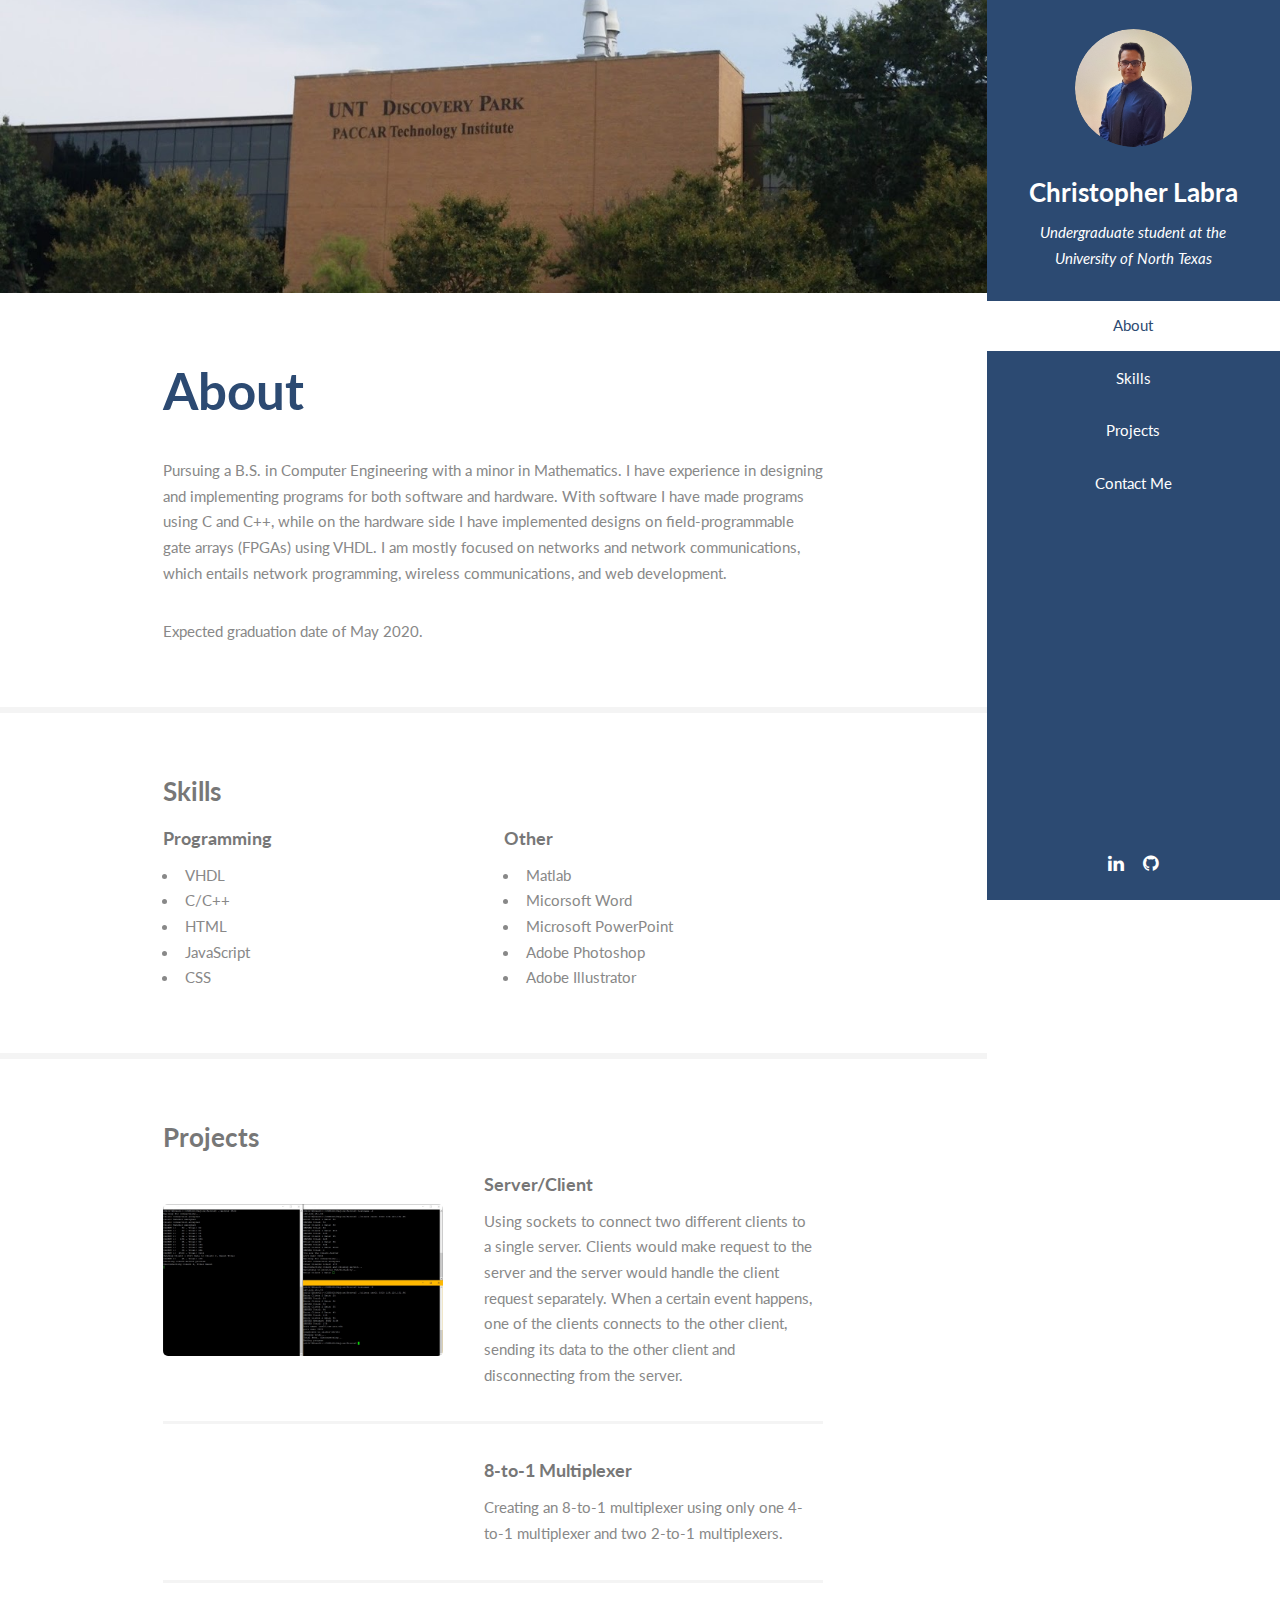
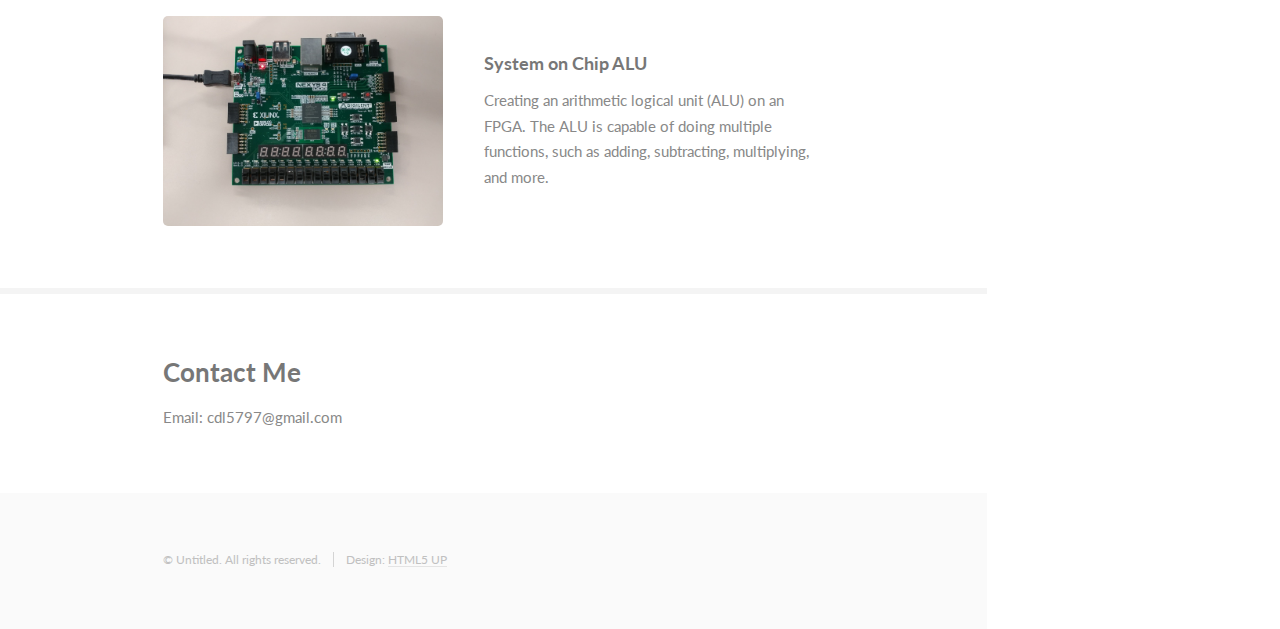
==== commit 17aa2f40: "Add files via upload" ====
--- a/index.html
+++ b/index.html
@@ -41,7 +41,7 @@
 						<!-- One -->
 							<section id="one">
 								<div class="image main" data-position="span">
-									<img src="images/DPphoto.jpg" alt="" />
+									<img src="/images/DpPhoto.jpg" alt="" />
 								</div>
 								<div class="container">
 									<header class="major">
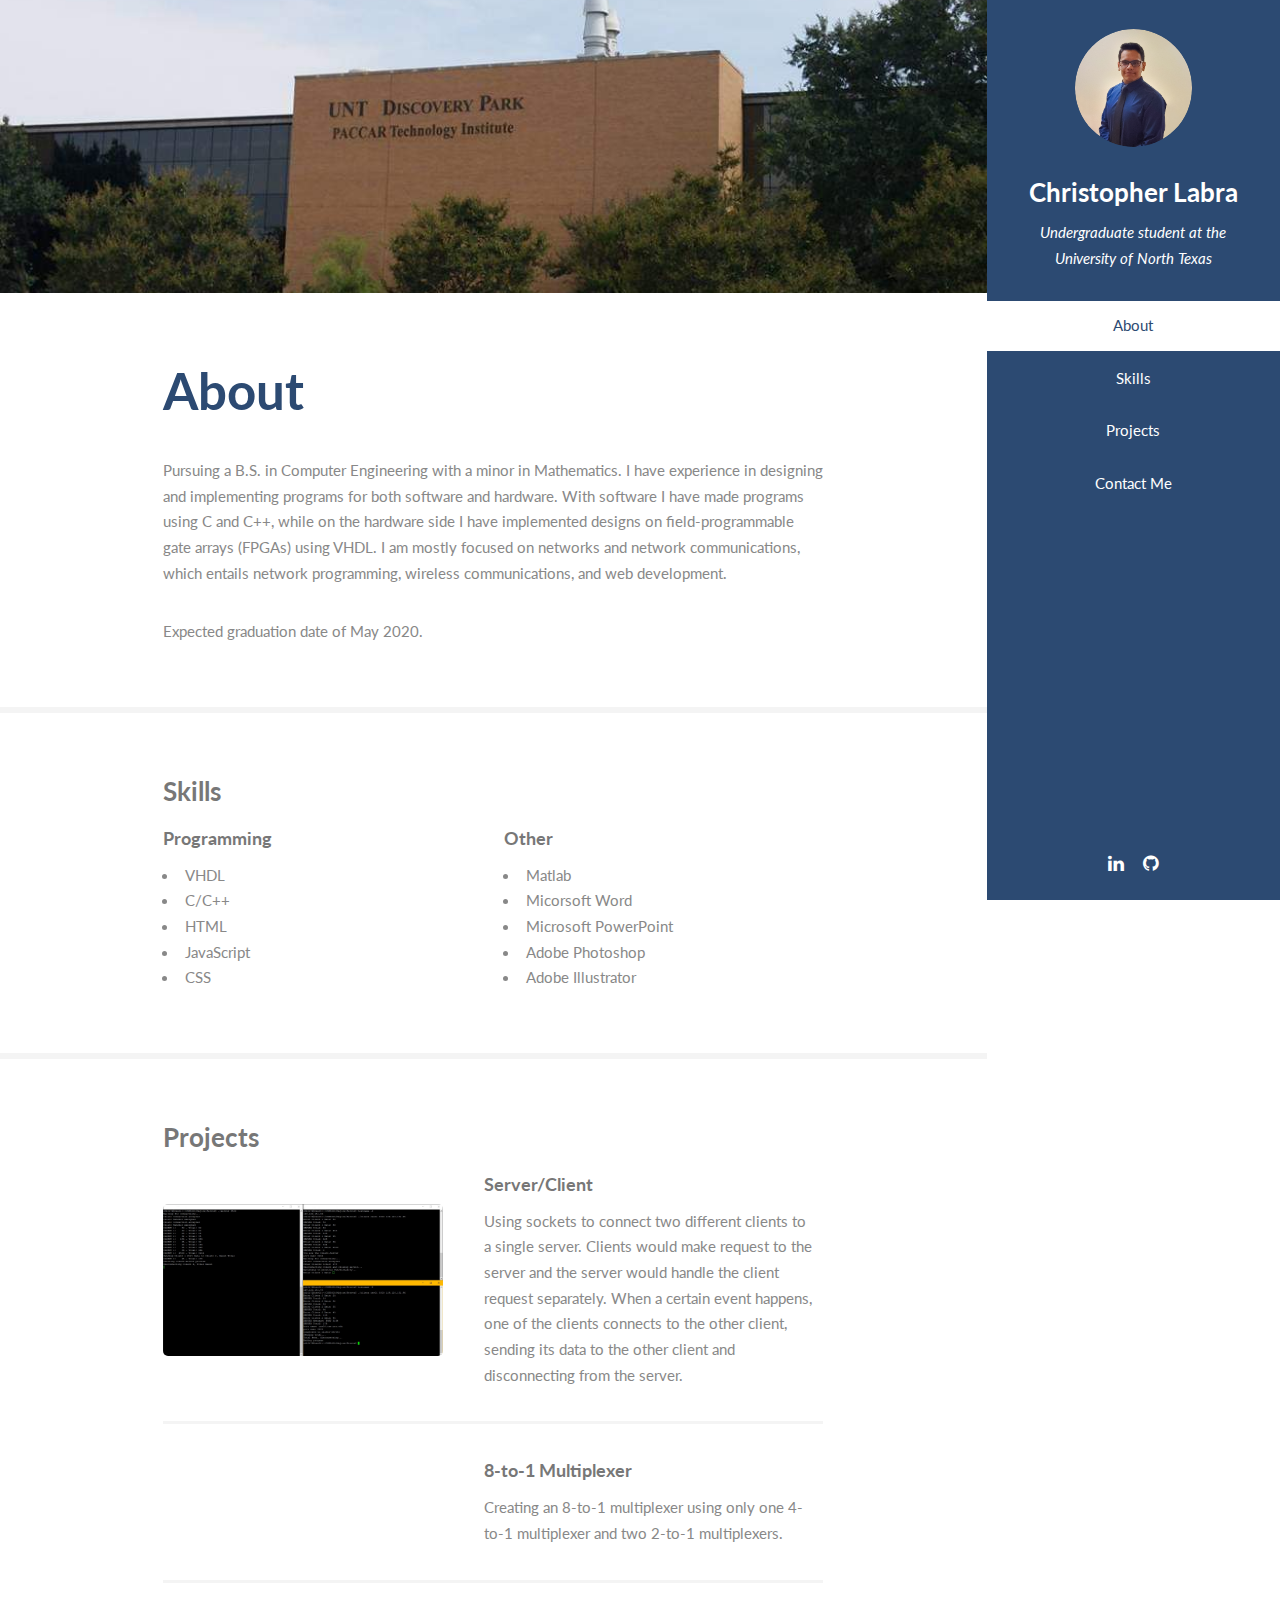
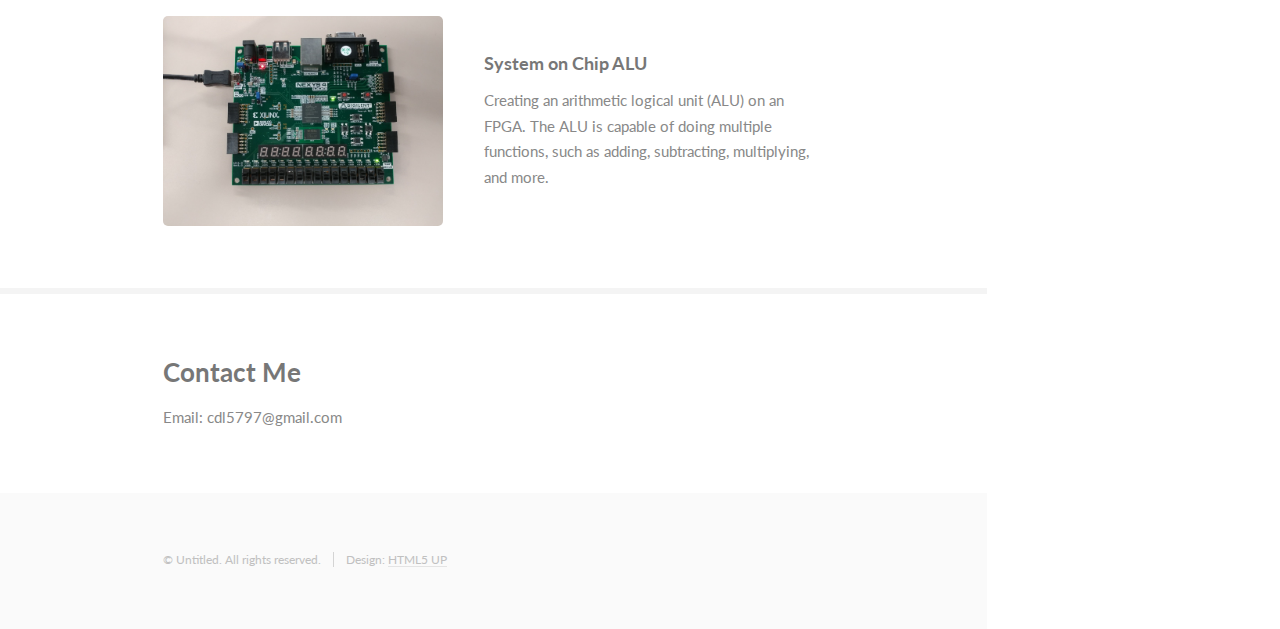
==== commit d02c116f: "Update index.html" ====
--- a/index.html
+++ b/index.html
@@ -41,7 +41,7 @@
 						<!-- One -->
 							<section id="one">
 								<div class="image main" data-position="span">
-									<img src="/images/DpPhoto.jpg" alt="" />
+									<img src="/images/discovery.jpg" alt="" />
 								</div>
 								<div class="container">
 									<header class="major">
@@ -152,4 +152,4 @@
 			<script src="assets/js/main.js"></script>
 
 	</body>
-</html>+</html>
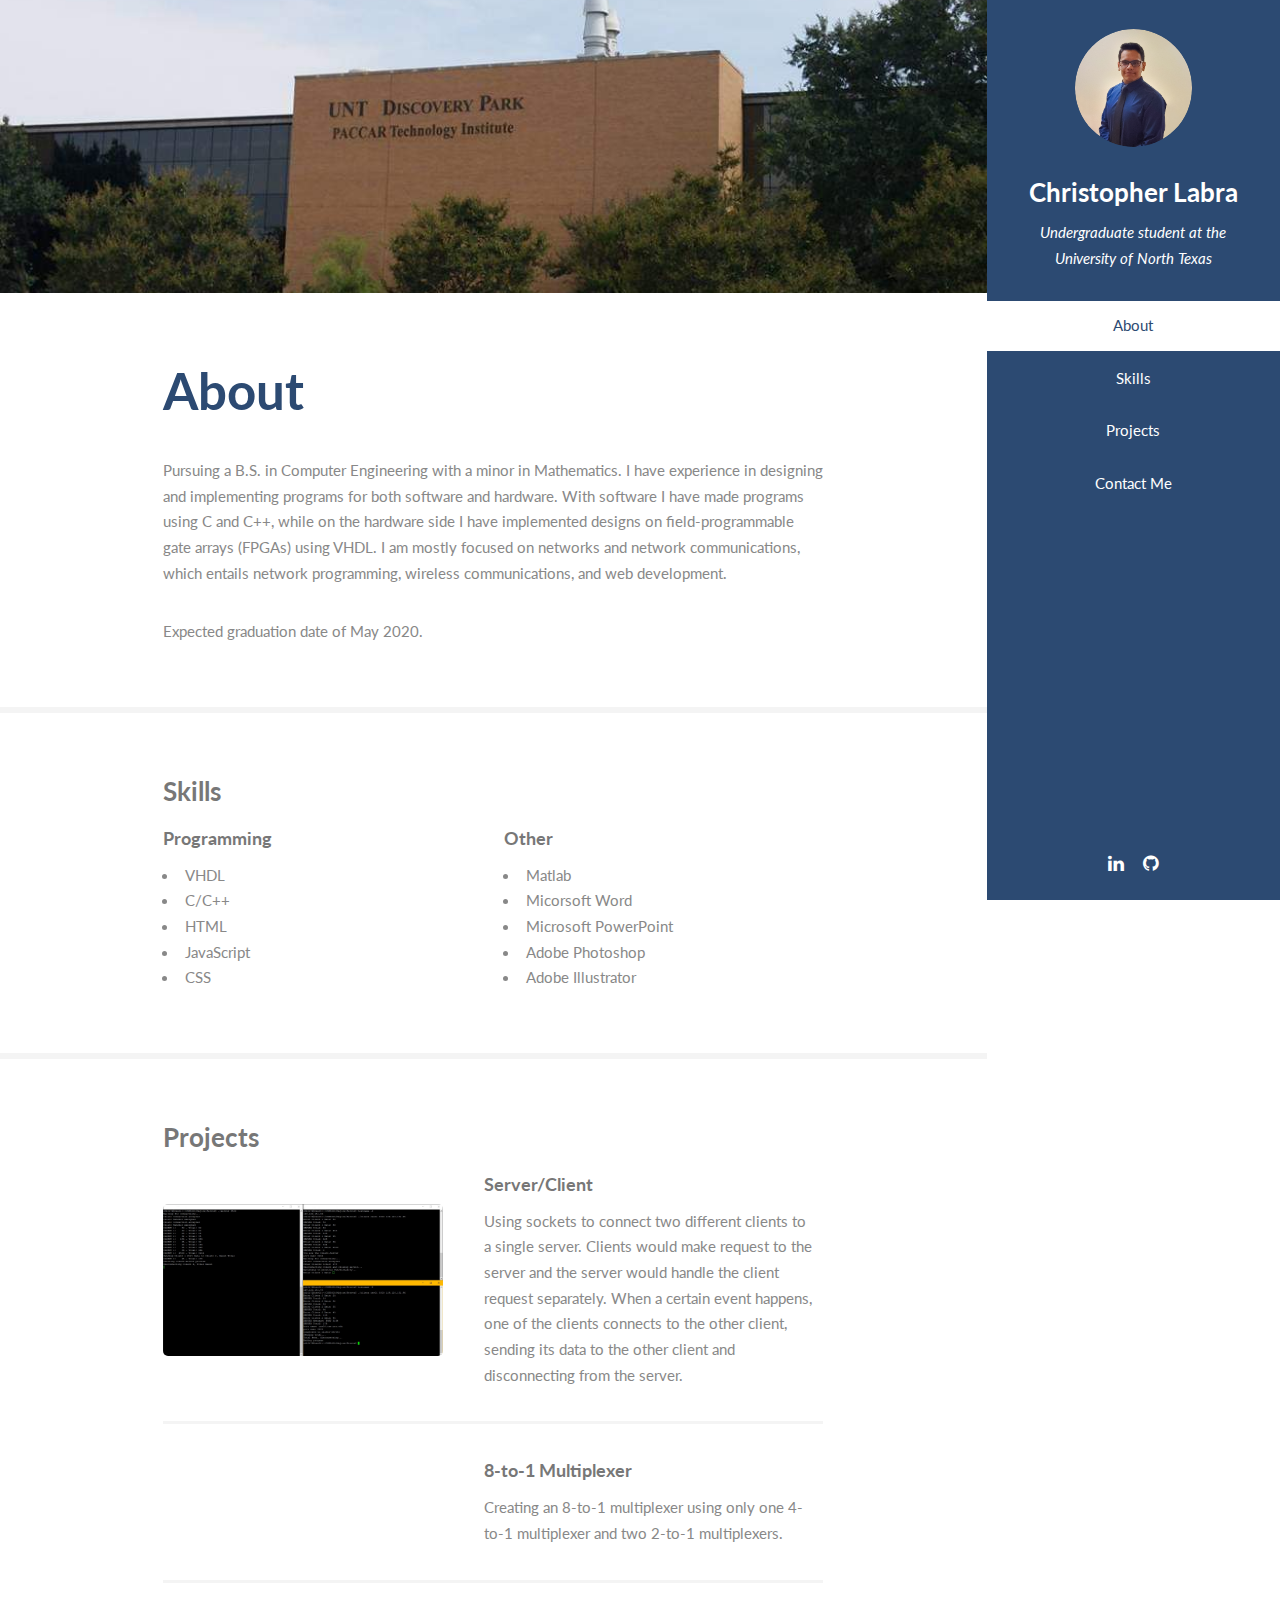
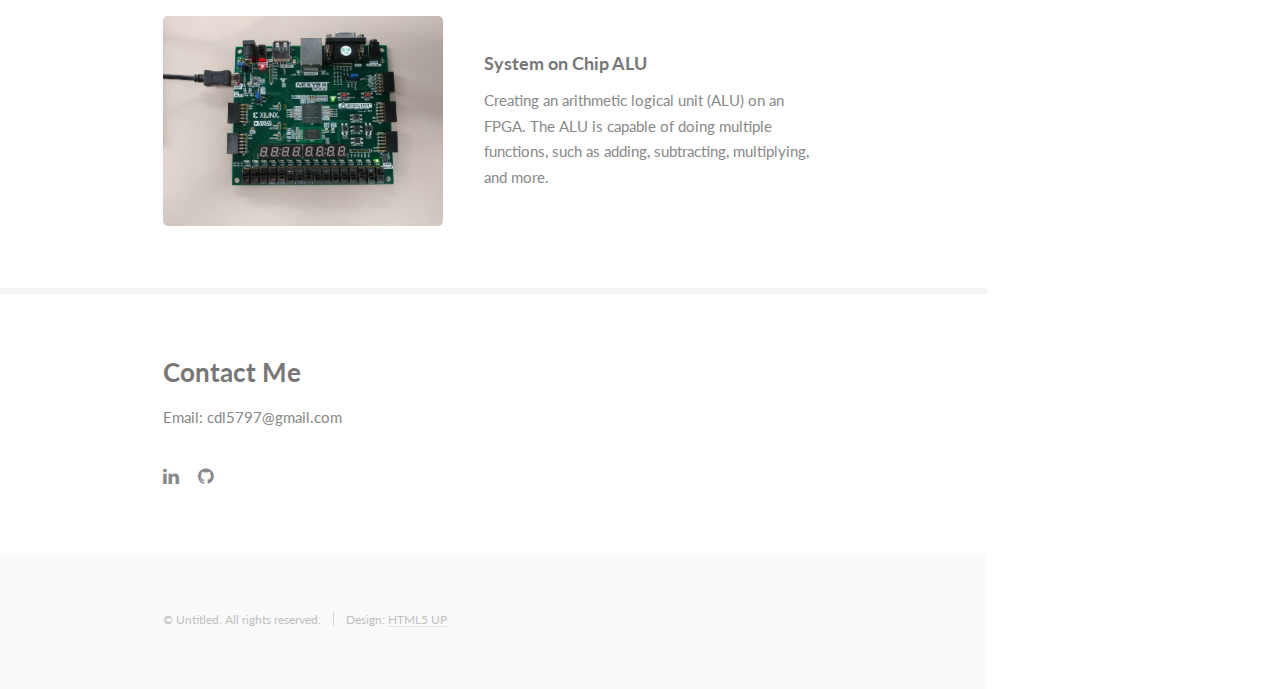
==== commit ed216f8b: "Add files via upload" ====
--- a/index.html
+++ b/index.html
@@ -126,6 +126,10 @@
 								<div class="container">
 									<h3>Contact Me</h3>
                                     <p>Email: cdl5797@gmail.com</p>
+                                    <ul class="icons">
+						<li><a href="https://www.linkedin.com/in/chrislabra" class="icon fa-linkedin"><span class="label">Linkedin</span></a></li>
+						<li><a href="https://github.com/DALE5797" class="icon fa-github"><span class="label">Github</span></a></li>
+					</ul> 
 								</div>
 							</section>
                         
@@ -152,4 +156,4 @@
 			<script src="assets/js/main.js"></script>
 
 	</body>
-</html>
+</html>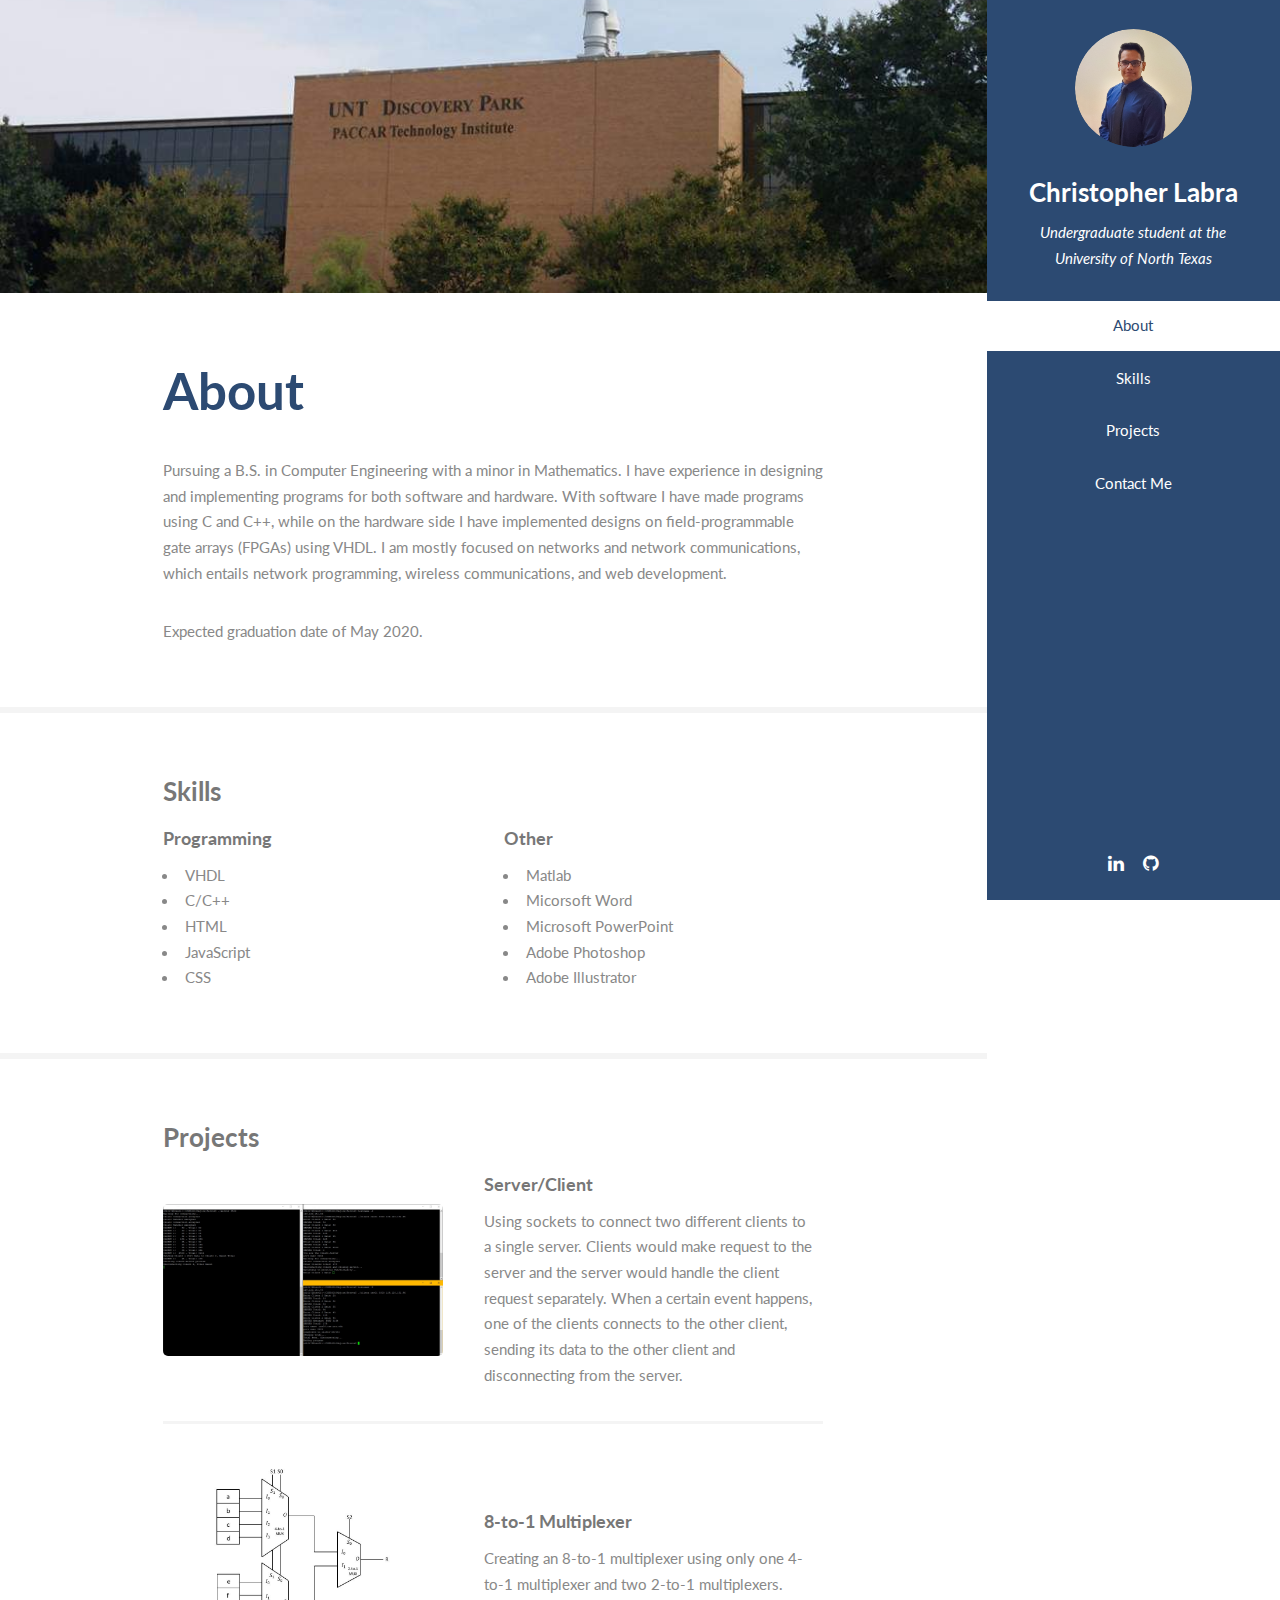
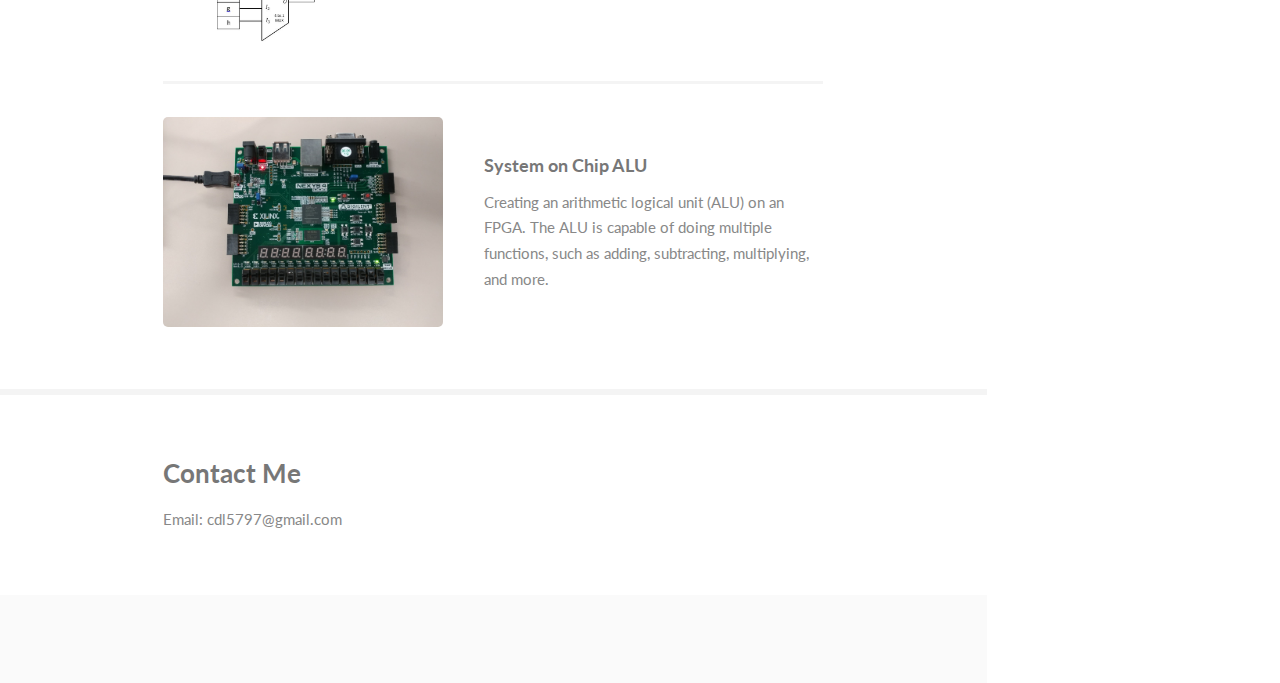
==== commit b4b6e0aa: "Add files via upload" ====
--- a/index.html
+++ b/index.html
@@ -102,7 +102,7 @@
 										</article>
                                         
 										<article>
-											<a href="/Pro2.html" class="image"><img src="images/pic03.jpg" alt="" /></a>
+											<a href="/Pro2.html" class="image"><img src="images/MUXDesign.JPG" alt="" /></a>
 											<div class="inner">
 												<h4> <a href="/Pro2.html">8-to-1 Multiplexer</a> </h4>
 												<p>Creating an 8-to-1 multiplexer using only one 4-to-1 multiplexer and two 2-to-1 multiplexers.</p>
@@ -126,10 +126,6 @@
 								<div class="container">
 									<h3>Contact Me</h3>
                                     <p>Email: cdl5797@gmail.com</p>
-                                    <ul class="icons">
-						<li><a href="https://www.linkedin.com/in/chrislabra" class="icon fa-linkedin"><span class="label">Linkedin</span></a></li>
-						<li><a href="https://github.com/DALE5797" class="icon fa-github"><span class="label">Github</span></a></li>
-					</ul> 
 								</div>
 							</section>
                         
@@ -138,9 +134,6 @@
 				<!-- Footer -->
 					<section id="footer">
 						<div class="container">
-							<ul class="copyright">
-								<li>&copy; Untitled. All rights reserved.</li><li>Design: <a href="http://html5up.net">HTML5 UP</a></li>
-							</ul>
 						</div>
 					</section>
 
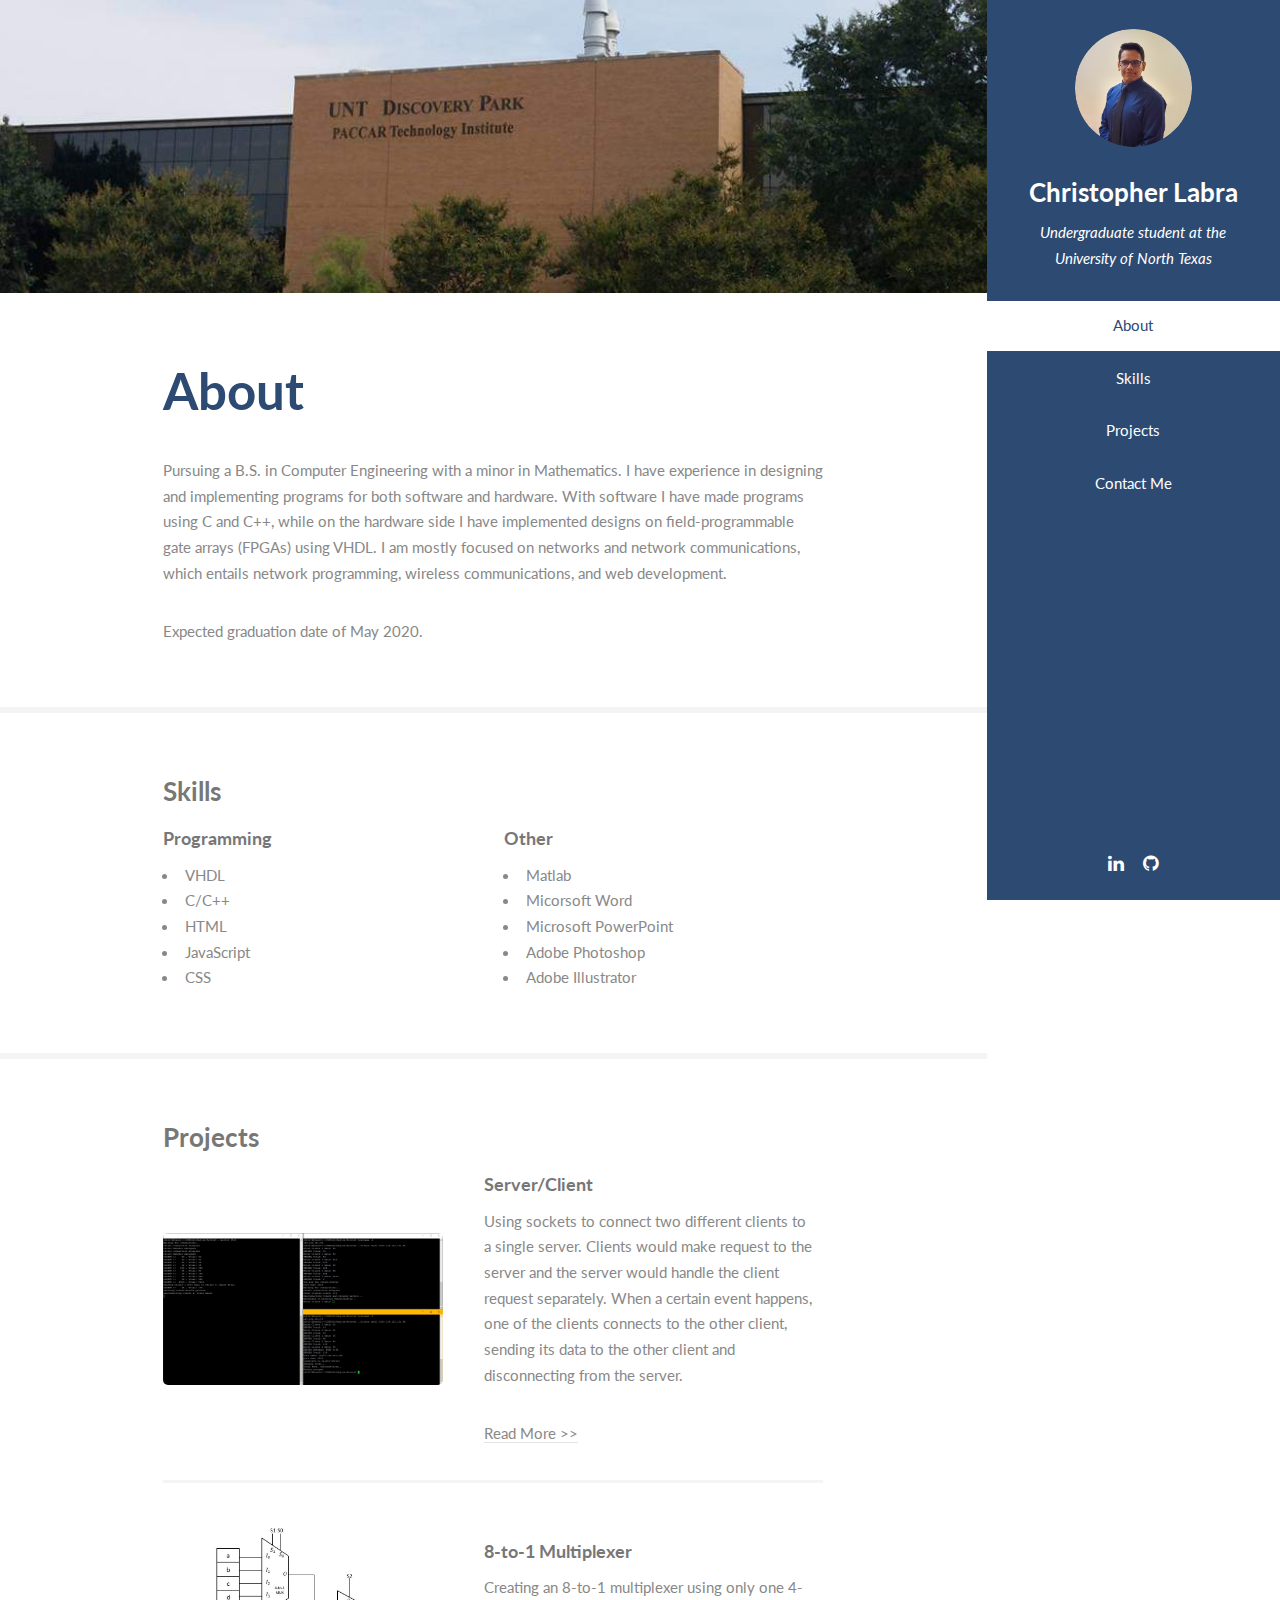
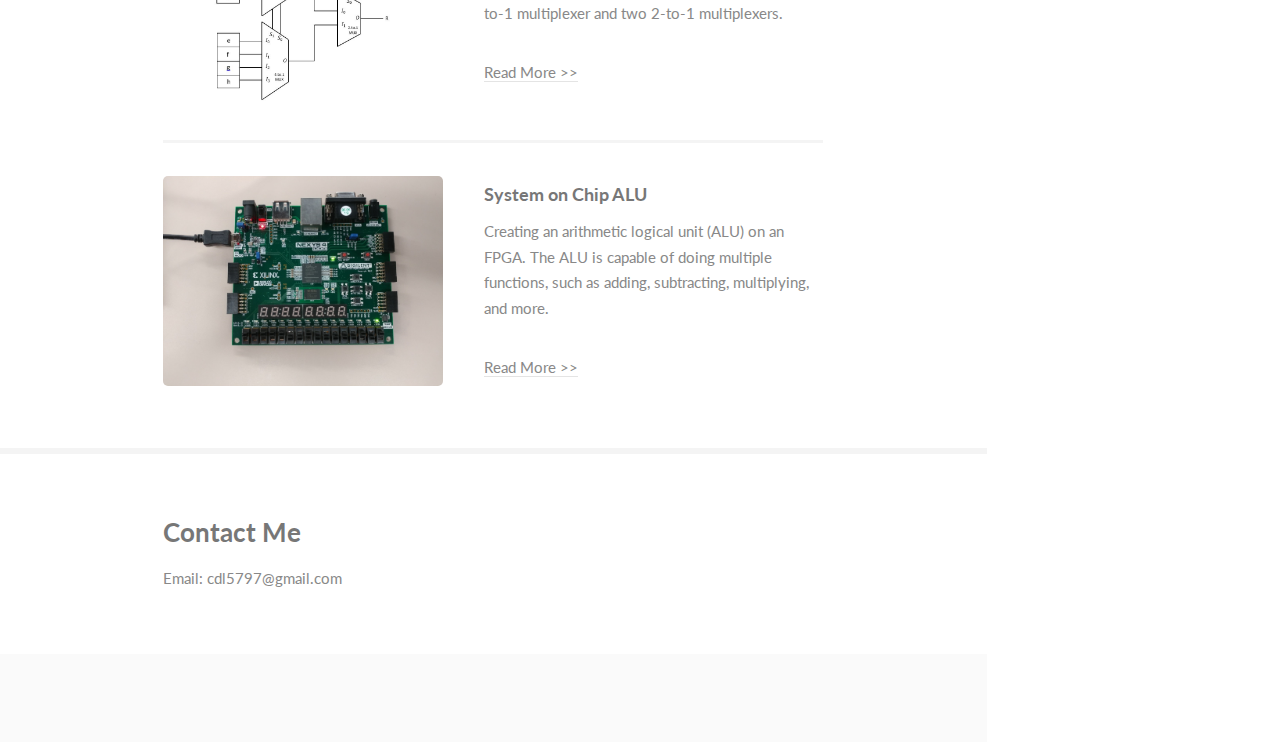
==== commit a0bb9da1: "Add files via upload" ====
--- a/index.html
+++ b/index.html
@@ -98,6 +98,7 @@
 											<div class="inner">
 												<h4> <a href="/Pro1.html">Server/Client</a> </h4>
 												<p>Using sockets to connect two different clients to a single server. Clients would make request to the server and the server would handle the client request separately. When a certain event happens, one of the clients connects to the other client, sending its data to the other client and disconnecting from the server.</p>
+                                                <p><a href="/Pro1.html">Read More >></a></p>
 											</div>
 										</article>
                                         
@@ -106,6 +107,7 @@
 											<div class="inner">
 												<h4> <a href="/Pro2.html">8-to-1 Multiplexer</a> </h4>
 												<p>Creating an 8-to-1 multiplexer using only one 4-to-1 multiplexer and two 2-to-1 multiplexers.</p>
+                                                <p><a href="/Pro2.html">Read More >></a></p>
 											</div>
 										</article>
                                         
@@ -114,6 +116,7 @@
 											<div class="inner">
 												<h4> <a href="/Pro3.html">System on Chip ALU</a> </h4>
 												<p>Creating an arithmetic logical unit (ALU) on an FPGA. The ALU is capable of doing multiple functions, such as adding, subtracting, multiplying, and more.</p>
+                                                <p><a href="/Pro3.html">Read More >></a></p>
 											</div>
 										</article>
                                         
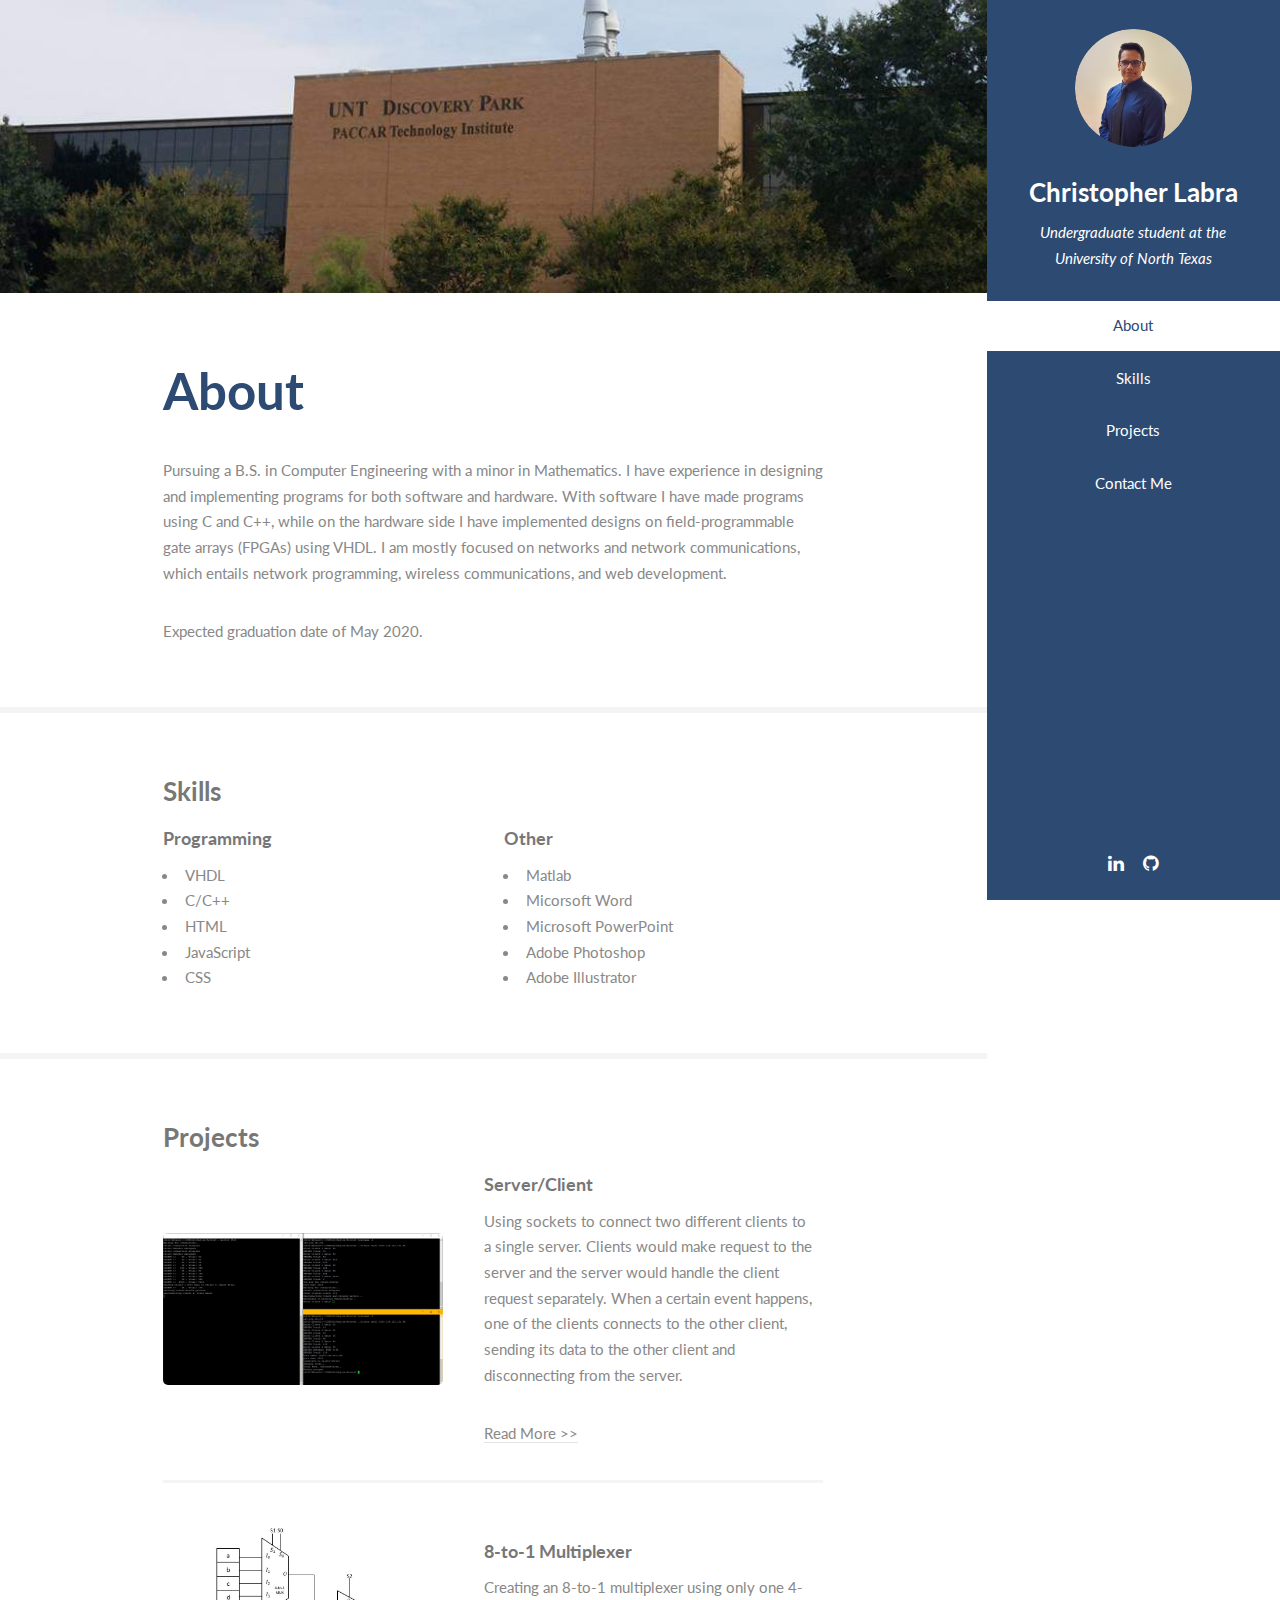
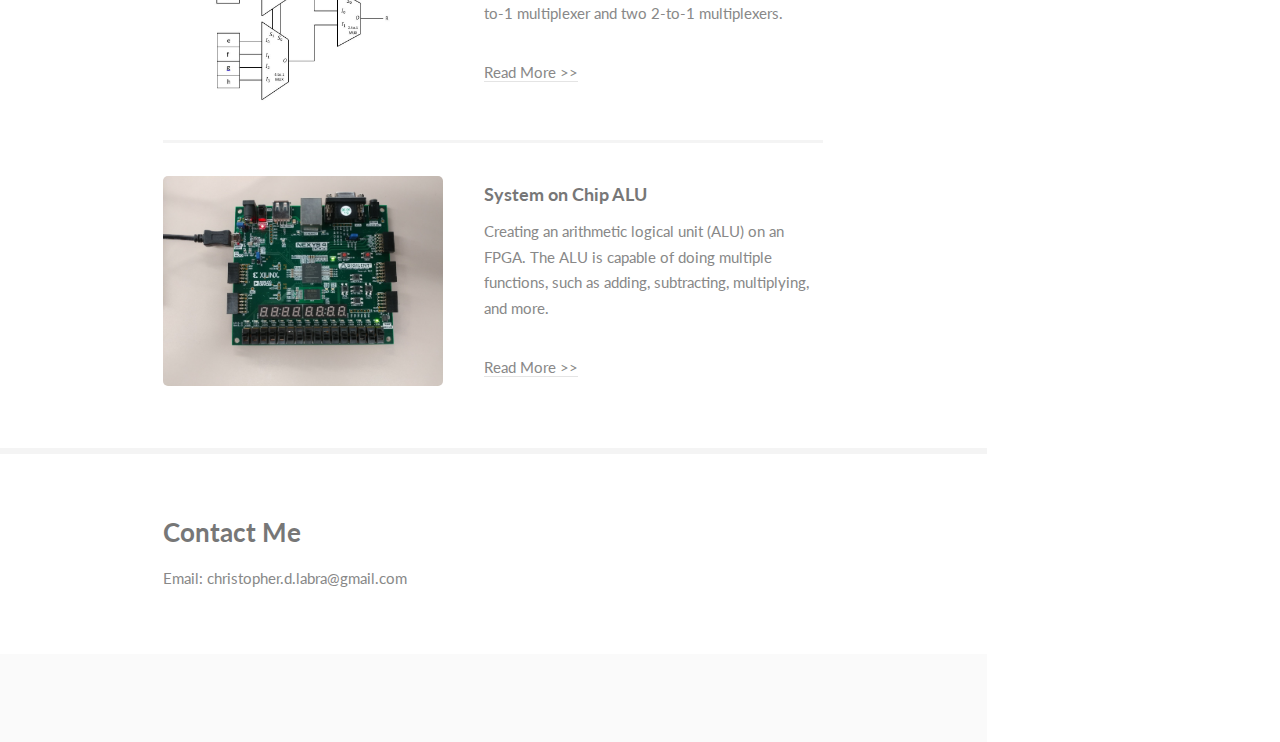
==== commit 683ecff0: "Update index.html" ====
--- a/index.html
+++ b/index.html
@@ -128,7 +128,7 @@
 							<section id="four">
 								<div class="container">
 									<h3>Contact Me</h3>
-                                    <p>Email: cdl5797@gmail.com</p>
+                                    <p>Email: christopher.d.labra@gmail.com</p>
 								</div>
 							</section>
                         
@@ -152,4 +152,4 @@
 			<script src="assets/js/main.js"></script>
 
 	</body>
-</html>+</html>
